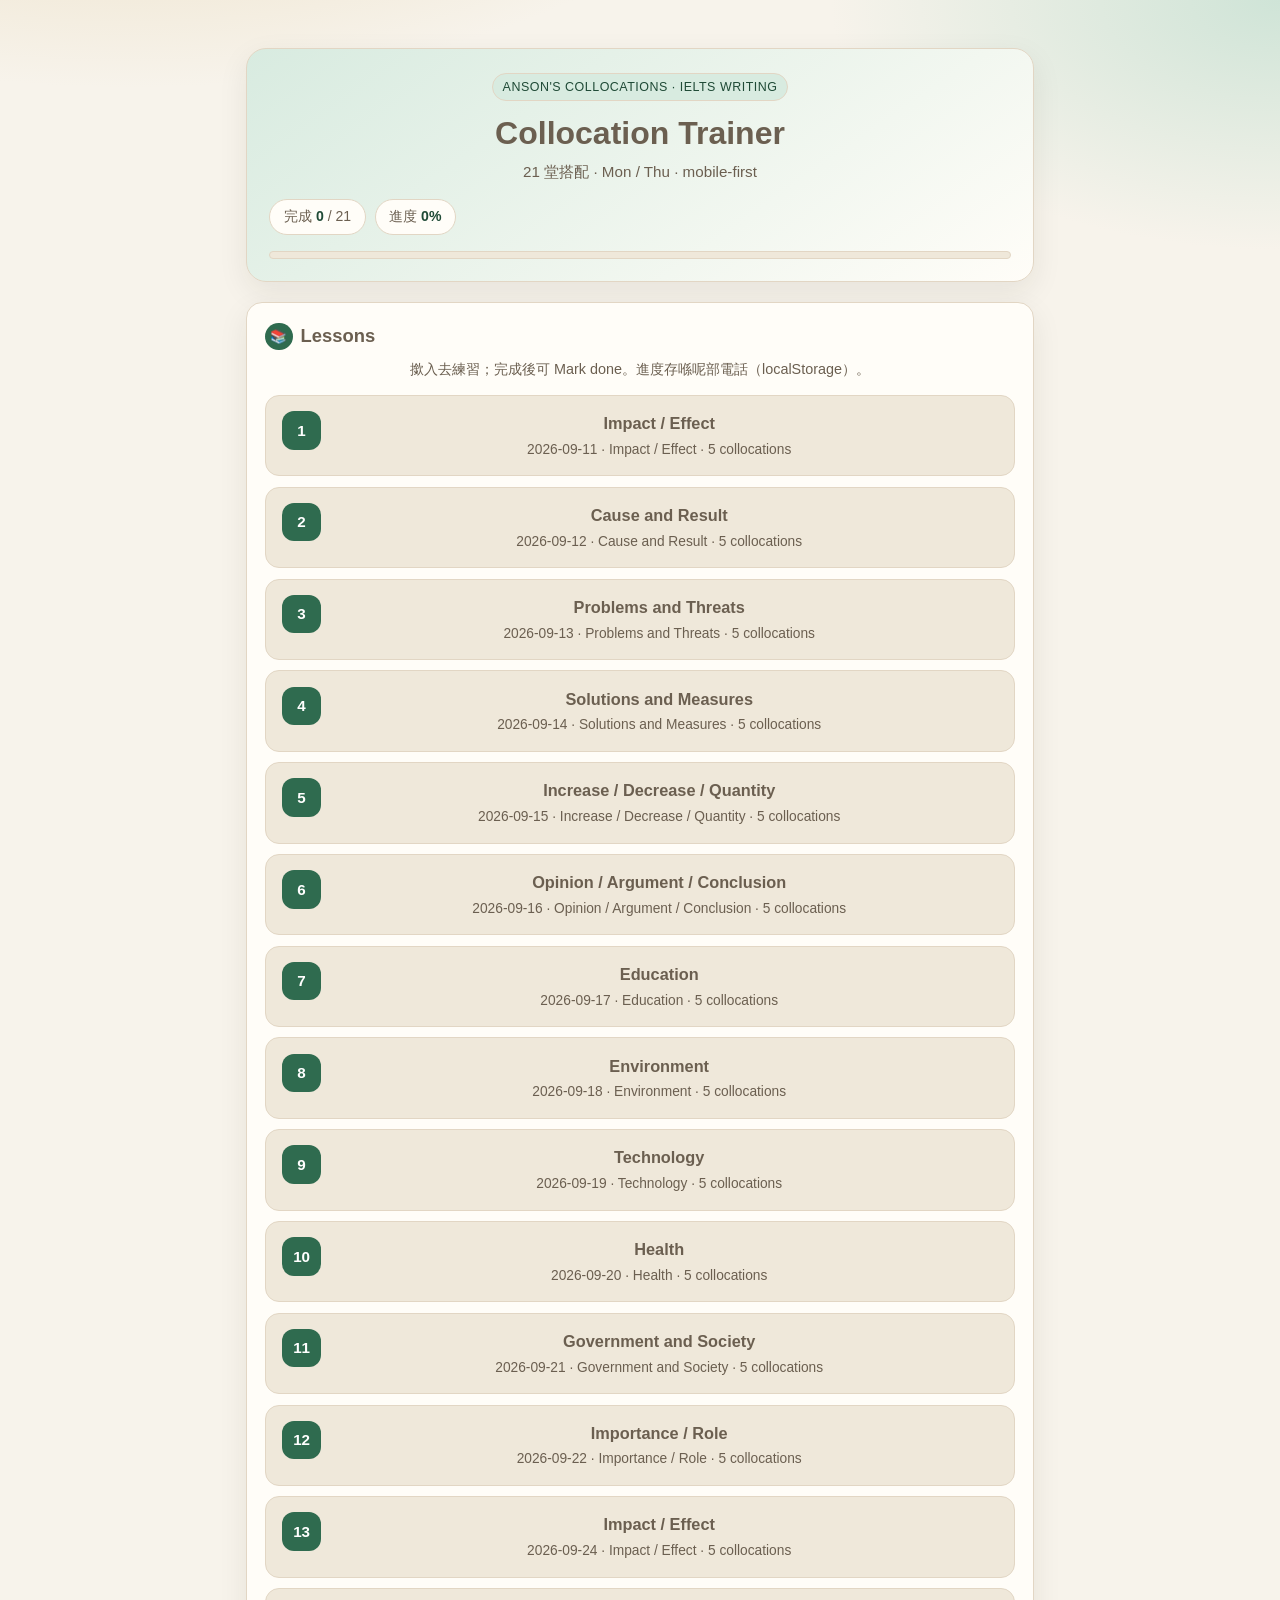
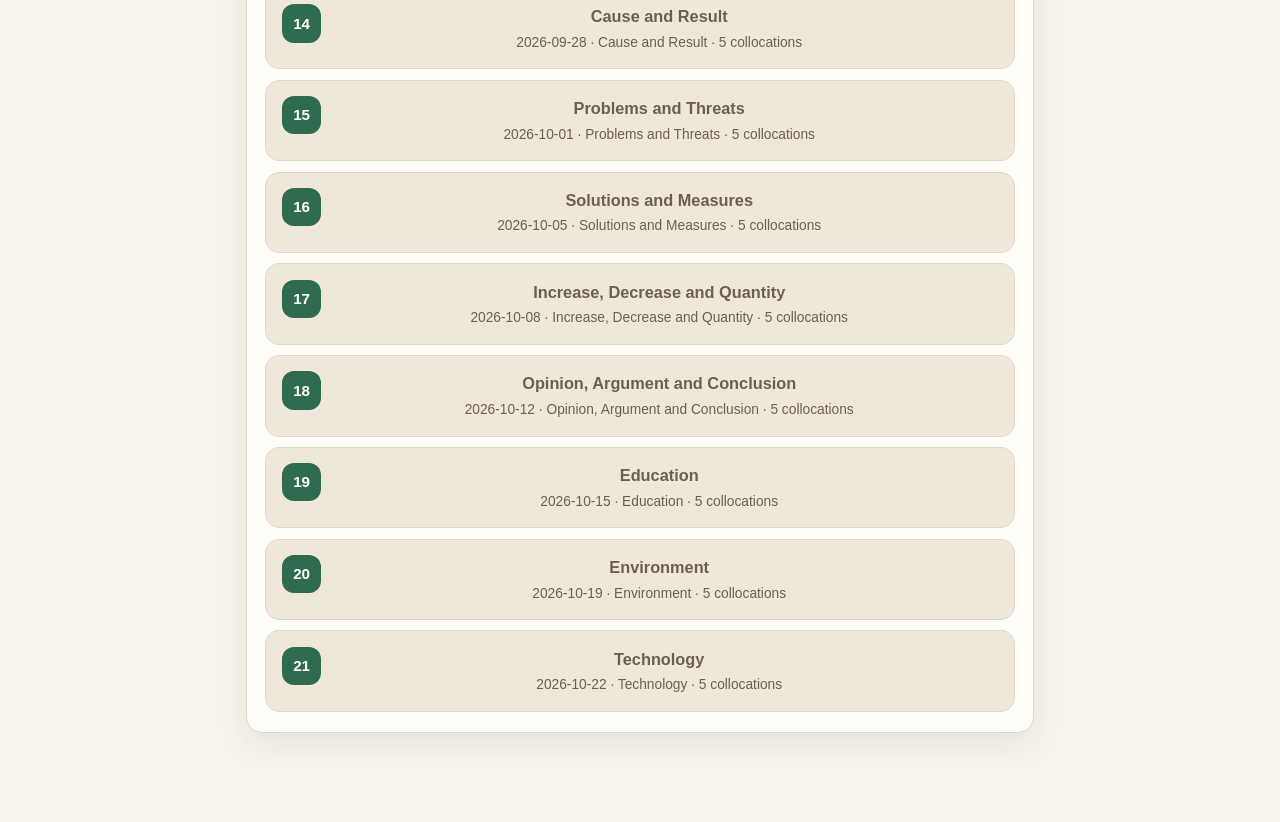
==== docs/index.html @ 8153cf80 "Initial collocation-bank: Pages trainer for 21 IELTS collocation lessons Hub + lesson view (flip rev" ====
<!DOCTYPE html>
<html lang="zh-Hant">
<head>
  <meta charset="UTF-8">
  <meta name="viewport" content="width=device-width, initial-scale=1, viewport-fit=cover">
  <meta name="theme-color" content="#2f6b4f">
  <meta name="apple-mobile-web-app-capable" content="yes">
  <title>Collocation Trainer · Anson's Collocations</title>
  <link rel="stylesheet" href="styles.css">
</head>
<body data-page="hub">
  <div class="wrap">
    <div id="app" class="status">載入課堂中…</div>
  </div>
  <script src="app.js"></script>
</body>
</html>
---- docs/styles.css ----
:root {
  --bg: #f7f3eb;
  --bg-card: #fffdf8;
  --bg-soft: #efe8da;
  --ink: #2a241c;
  --muted: #6b5f50;
  --accent: #2f6b4f;
  --accent-soft: #d8ebe0;
  --accent-dark: #1f4a36;
  --warn: #9a4a1c;
  --warn-soft: #f3e0d0;
  --ok: #1f6b3a;
  --ok-bg: #e5f5ea;
  --bad: #9b2c2c;
  --bad-bg: #fde8e8;
  --border: #e2d6c4;
  --shadow: 0 10px 30px rgba(42, 36, 28, 0.08);
  --radius: 16px;
  --font: "Segoe UI", "PingFang HK", "Noto Sans TC", "Helvetica Neue", Arial, sans-serif;
  --safe-top: env(safe-area-inset-top, 0px);
  --safe-bottom: env(safe-area-inset-bottom, 0px);
  --safe-left: env(safe-area-inset-left, 0px);
  --safe-right: env(safe-area-inset-right, 0px);
}

@media (prefers-color-scheme: dark) {
  :root {
    --bg: #1a1714;
    --bg-card: #24201b;
    --bg-soft: #2f2a24;
    --ink: #f3ece2;
    --muted: #b8ab99;
    --accent: #6fbf94;
    --accent-soft: #24382e;
    --accent-dark: #9fd9b7;
    --warn: #e0a070;
    --warn-soft: #3a2a1f;
    --ok: #7ddea0;
    --ok-bg: #1e3326;
    --bad: #f0a0a0;
    --bad-bg: #3a2222;
    --border: #3a332b;
    --shadow: 0 10px 30px rgba(0, 0, 0, 0.35);
  }
}

*,
*::before,
*::after {
  box-sizing: border-box;
}

html {
  scroll-behavior: smooth;
  -webkit-text-size-adjust: 100%;
}

body {
  margin: 0;
  font-family: var(--font);
  background:
    radial-gradient(1200px 600px at 10% -10%, #e8d9b8 0%, transparent 55%),
    radial-gradient(900px 500px at 100% 0%, #cfe4d7 0%, transparent 50%),
    var(--bg);
  color: var(--ink);
  line-height: 1.55;
  min-height: 100vh;
  min-height: 100dvh;
  padding:
    calc(1rem + var(--safe-top))
    calc(clamp(0.9rem, 3vw, 1.75rem) + var(--safe-right))
    calc(2.5rem + var(--safe-bottom))
    calc(clamp(0.9rem, 3vw, 1.75rem) + var(--safe-left));
}

@media (prefers-color-scheme: dark) {
  body {
    background:
      radial-gradient(1200px 600px at 10% -10%, rgba(111, 191, 148, 0.12) 0%, transparent 55%),
      radial-gradient(900px 500px at 100% 0%, rgba(224, 160, 112, 0.08) 0%, transparent 50%),
      var(--bg);
  }
}

a {
  color: var(--accent-dark);
  text-decoration: none;
}
a:hover {
  text-decoration: underline;
}

.wrap {
  max-width: 820px;
  margin: 0 auto;
}

header.hero {
  background: linear-gradient(145deg, var(--accent-soft), var(--bg-card));
  border: 1px solid var(--border);
  border-radius: calc(var(--radius) + 4px);
  padding: 1.5rem 1.4rem 1.35rem;
  box-shadow: var(--shadow);
  margin-bottom: 1.25rem;
}

.eyebrow {
  display: inline-block;
  font-size: 0.78rem;
  letter-spacing: 0.04em;
  text-transform: uppercase;
  color: var(--accent-dark);
  background: var(--accent-soft);
  border: 1px solid var(--border);
  padding: 0.22rem 0.6rem;
  border-radius: 999px;
  margin-bottom: 0.7rem;
}

h1 {
  margin: 0 0 0.45rem;
  font-size: clamp(1.45rem, 4vw, 2rem);
  line-height: 1.25;
  font-weight: 750;
}

.meta {
  color: var(--muted);
  font-size: 0.95rem;
  margin: 0;
}

.nav-hub {
  margin-top: 0.75rem;
  font-size: 0.9rem;
}

.progress-wrap {
  margin-top: 1rem;
  background: var(--bg-soft);
  border-radius: 999px;
  height: 8px;
  overflow: hidden;
  border: 1px solid var(--border);
}

.progress-bar {
  height: 100%;
  width: 0%;
  background: linear-gradient(90deg, var(--accent), var(--accent-dark));
  transition: width 0.35s ease;
}

.stats-row {
  display: flex;
  flex-wrap: wrap;
  gap: 0.55rem;
  margin-top: 0.95rem;
}

.stat-pill {
  background: var(--bg-card);
  border: 1px solid var(--border);
  border-radius: 999px;
  padding: 0.4rem 0.85rem;
  font-size: 0.88rem;
  color: var(--muted);
}

.stat-pill strong {
  color: var(--accent-dark);
}

section {
  background: var(--bg-card);
  border: 1px solid var(--border);
  border-radius: var(--radius);
  padding: 1.2rem 1.15rem 1.25rem;
  margin-bottom: 1.1rem;
  box-shadow: var(--shadow);
}

h2 {
  margin: 0 0 0.85rem;
  font-size: 1.15rem;
  display: flex;
  align-items: center;
  gap: 0.5rem;
}

h2 .num {
  display: inline-grid;
  place-items: center;
  width: 1.7rem;
  height: 1.7rem;
  border-radius: 50%;
  background: var(--accent);
  color: #fff;
  font-size: 0.85rem;
  font-weight: 700;
  flex-shrink: 0;
}

@media (prefers-color-scheme: dark) {
  h2 .num {
    color: #122018;
  }
}

.hint {
  color: var(--muted);
  font-size: 0.9rem;
  margin: -0.35rem 0 0.9rem;
}

/* Hub list */
.lesson-list {
  list-style: none;
  margin: 0;
  padding: 0;
  display: grid;
  gap: 0.65rem;
}

.lesson-link {
  display: flex;
  align-items: flex-start;
  gap: 0.85rem;
  padding: 0.95rem 1rem;
  border: 1px solid var(--border);
  border-radius: 14px;
  background: var(--bg-soft);
  color: inherit;
  text-decoration: none;
  min-height: 3.25rem;
  transition: background 0.15s ease, border-color 0.15s ease;
}

.lesson-link:hover {
  background: var(--bg-card);
  border-color: var(--accent);
  text-decoration: none;
}

.lesson-link.is-done {
  border-color: color-mix(in srgb, var(--accent) 45%, var(--border));
}

.lesson-link.is-last {
  box-shadow: inset 0 0 0 1px var(--accent);
}

.lesson-num {
  flex-shrink: 0;
  width: 2.4rem;
  height: 2.4rem;
  border-radius: 12px;
  background: var(--accent);
  color: #fff;
  display: grid;
  place-items: center;
  font-weight: 750;
  font-size: 0.95rem;
}

@media (prefers-color-scheme: dark) {
  .lesson-num {
    color: #122018;
  }
}

.lesson-body {
  flex: 1;
  min-width: 0;
}

.lesson-title {
  font-weight: 700;
  font-size: 1.02rem;
  margin: 0 0 0.15rem;
}

.lesson-meta {
  color: var(--muted);
  font-size: 0.86rem;
  margin: 0;
}

.lesson-flags {
  display: flex;
  flex-direction: column;
  align-items: flex-end;
  gap: 0.25rem;
  flex-shrink: 0;
}

.flag {
  font-size: 0.72rem;
  font-weight: 700;
  letter-spacing: 0.03em;
  text-transform: uppercase;
  padding: 0.2rem 0.5rem;
  border-radius: 999px;
  border: 1px solid var(--border);
  color: var(--muted);
}

.flag.done {
  background: var(--ok-bg);
  color: var(--ok);
  border-color: color-mix(in srgb, var(--ok) 35%, transparent);
}

.flag.last {
  background: var(--accent-soft);
  color: var(--accent-dark);
}

/* Review flip cards */
.review-grid {
  display: grid;
  gap: 0.75rem;
  grid-template-columns: 1fr;
}

@media (min-width: 640px) {
  .review-grid {
    grid-template-columns: repeat(3, 1fr);
  }
}

.flip {
  perspective: 1000px;
  min-height: 130px;
  cursor: pointer;
  -webkit-tap-highlight-color: transparent;
}

.flip-inner {
  position: relative;
  width: 100%;
  min-height: 130px;
  transition: transform 0.45s;
  transform-style: preserve-3d;
}

.flip.is-flipped .flip-inner {
  transform: rotateY(180deg);
}

.flip-face {
  position: absolute;
  inset: 0;
  backface-visibility: hidden;
  -webkit-backface-visibility: hidden;
  border-radius: 12px;
  border: 1px solid var(--border);
  background: var(--bg-soft);
  padding: 0.9rem;
  display: flex;
  flex-direction: column;
  justify-content: center;
}

.flip-back {
  transform: rotateY(180deg);
  background: var(--accent-soft);
}

.flip-face strong {
  font-size: 0.98rem;
  color: var(--accent-dark);
}

.flip-face .canto {
  color: var(--muted);
  font-size: 0.88rem;
  margin-top: 0.25rem;
}

.flip-face .model {
  font-size: 0.88rem;
  margin-top: 0.35rem;
}

.tap-hint {
  font-size: 0.75rem;
  color: var(--muted);
  margin-top: 0.45rem;
}

/* Accordion collocations */
details.col {
  border: 1px solid var(--border);
  border-radius: 12px;
  background: var(--bg-soft);
  margin-bottom: 0.65rem;
  overflow: hidden;
}

details.col[open] {
  background: var(--bg-card);
}

details.col summary {
  list-style: none;
  cursor: pointer;
  padding: 0.95rem 1rem;
  display: flex;
  align-items: flex-start;
  gap: 0.7rem;
  font-weight: 650;
  min-height: 3rem;
  -webkit-tap-highlight-color: transparent;
}

details.col summary::-webkit-details-marker {
  display: none;
}

details.col summary::after {
  content: "+";
  margin-left: auto;
  color: var(--accent-dark);
  font-size: 1.2rem;
  line-height: 1;
}

details.col[open] summary::after {
  content: "−";
}

.badge {
  flex-shrink: 0;
  width: 1.55rem;
  height: 1.55rem;
  border-radius: 8px;
  background: var(--accent);
  color: #fff;
  display: grid;
  place-items: center;
  font-size: 0.8rem;
}

@media (prefers-color-scheme: dark) {
  .badge {
    color: #122018;
  }
}

.col-body {
  padding: 0 1rem 1rem 1rem;
}

.row {
  margin: 0.45rem 0;
  font-size: 0.94rem;
}

.label {
  display: inline-block;
  min-width: 5.2rem;
  color: var(--muted);
  font-size: 0.8rem;
  font-weight: 650;
  text-transform: uppercase;
  letter-spacing: 0.03em;
}

.weak {
  color: var(--warn);
}

.mark {
  background: linear-gradient(
    180deg,
    transparent 55%,
    color-mix(in srgb, var(--accent) 35%, transparent) 55%
  );
  font-weight: 700;
}

code {
  font-family: ui-monospace, "SF Mono", Menlo, Consolas, monospace;
  font-size: 0.88em;
  background: var(--bg-soft);
  padding: 0.1em 0.35em;
  border-radius: 6px;
}

.mistake {
  background: var(--warn-soft);
  border-left: 3px solid var(--warn);
  padding: 0.55rem 0.75rem;
  border-radius: 0 8px 8px 0;
  font-size: 0.9rem;
  margin-top: 0.55rem;
}

/* Drills */
.q {
  border: 1px solid var(--border);
  border-radius: 12px;
  padding: 0.95rem;
  margin-bottom: 0.75rem;
  background: var(--bg-soft);
}

.q-title {
  font-weight: 700;
  margin-bottom: 0.55rem;
}

.q-prompt {
  margin: 0 0 0.55rem;
  color: var(--muted);
  font-size: 0.92rem;
  white-space: pre-wrap;
}

input[type="text"],
textarea {
  width: 100%;
  border: 1px solid var(--border);
  border-radius: 10px;
  padding: 0.75rem 0.85rem;
  font: inherit;
  font-size: 16px; /* avoid iOS zoom */
  background: var(--bg-card);
  color: var(--ink);
}

input[type="text"]:focus,
textarea:focus,
button:focus-visible {
  outline: 2px solid var(--accent);
  outline-offset: 2px;
}

.choices {
  display: flex;
  flex-wrap: wrap;
  gap: 0.5rem;
}

.choice {
  border: 1px solid var(--border);
  background: var(--bg-card);
  color: var(--ink);
  border-radius: 999px;
  padding: 0.65rem 1rem;
  cursor: pointer;
  font: inherit;
  font-size: 16px;
  min-height: 2.75rem;
  -webkit-tap-highlight-color: transparent;
}

.choice.selected {
  background: var(--accent-soft);
  border-color: var(--accent);
  color: var(--accent-dark);
  font-weight: 650;
}

.actions {
  display: flex;
  flex-wrap: wrap;
  gap: 0.55rem;
  margin-top: 0.85rem;
}

button.btn {
  border: none;
  border-radius: 999px;
  padding: 0.75rem 1.15rem;
  font: inherit;
  font-weight: 650;
  font-size: 16px;
  cursor: pointer;
  min-height: 2.85rem;
  -webkit-tap-highlight-color: transparent;
}

.btn-primary {
  background: var(--accent);
  color: #fff;
}

@media (prefers-color-scheme: dark) {
  .btn-primary {
    color: #122018;
  }
}

.btn-ghost {
  background: transparent;
  border: 1px solid var(--border);
  color: var(--ink);
}

.btn:hover {
  filter: brightness(1.05);
}

.btn:disabled {
  opacity: 0.55;
  cursor: default;
}

.feedback {
  margin-top: 0.65rem;
  padding: 0.65rem 0.8rem;
  border-radius: 10px;
  font-size: 0.92rem;
  display: none;
}

.feedback.show {
  display: block;
}

.feedback.ok {
  background: var(--ok-bg);
  color: var(--ok);
  border: 1px solid color-mix(in srgb, var(--ok) 35%, transparent);
}

.feedback.bad {
  background: var(--bad-bg);
  color: var(--bad);
  border: 1px solid color-mix(in srgb, var(--bad) 35%, transparent);
}

.feedback.mix {
  background: var(--warn-soft);
  color: var(--warn);
  border: 1px solid color-mix(in srgb, var(--warn) 35%, transparent);
}

.answer-key {
  display: none;
  margin-top: 0.75rem;
  padding: 0.85rem;
  border-radius: 12px;
  background: var(--accent-soft);
  border: 1px dashed var(--accent);
  font-size: 0.92rem;
}

.answer-key.show {
  display: block;
}

.score-pill {
  display: none;
  margin-top: 0.75rem;
  font-weight: 700;
  color: var(--accent-dark);
}

.score-pill.show {
  display: block;
}

/* Passage */
.passage {
  background: var(--bg-soft);
  border-radius: 12px;
  padding: 1rem 1.05rem;
  border: 1px solid var(--border);
  font-size: 1.02rem;
  margin-bottom: 1rem;
}

.passage mark,
.passage .mark {
  background: color-mix(in srgb, var(--accent) 28%, transparent);
  color: inherit;
  font-weight: 700;
  padding: 0 0.1em;
  border-radius: 3px;
}

.preview {
  border-left: 4px solid var(--accent);
  padding-left: 0.85rem;
  color: var(--muted);
  margin: 0;
}

.footer-actions {
  display: flex;
  flex-wrap: wrap;
  gap: 0.55rem;
  justify-content: center;
  margin: 0.5rem 0 1.25rem;
}

.status {
  text-align: center;
  color: var(--muted);
  padding: 2rem 1rem;
}

.error {
  background: var(--bad-bg);
  color: var(--bad);
  border: 1px solid color-mix(in srgb, var(--bad) 35%, transparent);
  border-radius: 12px;
  padding: 1rem;
}

.sr-only {
  position: absolute;
  width: 1px;
  height: 1px;
  padding: 0;
  margin: -1px;
  overflow: hidden;
  clip: rect(0, 0, 0, 0);
  border: 0;
}
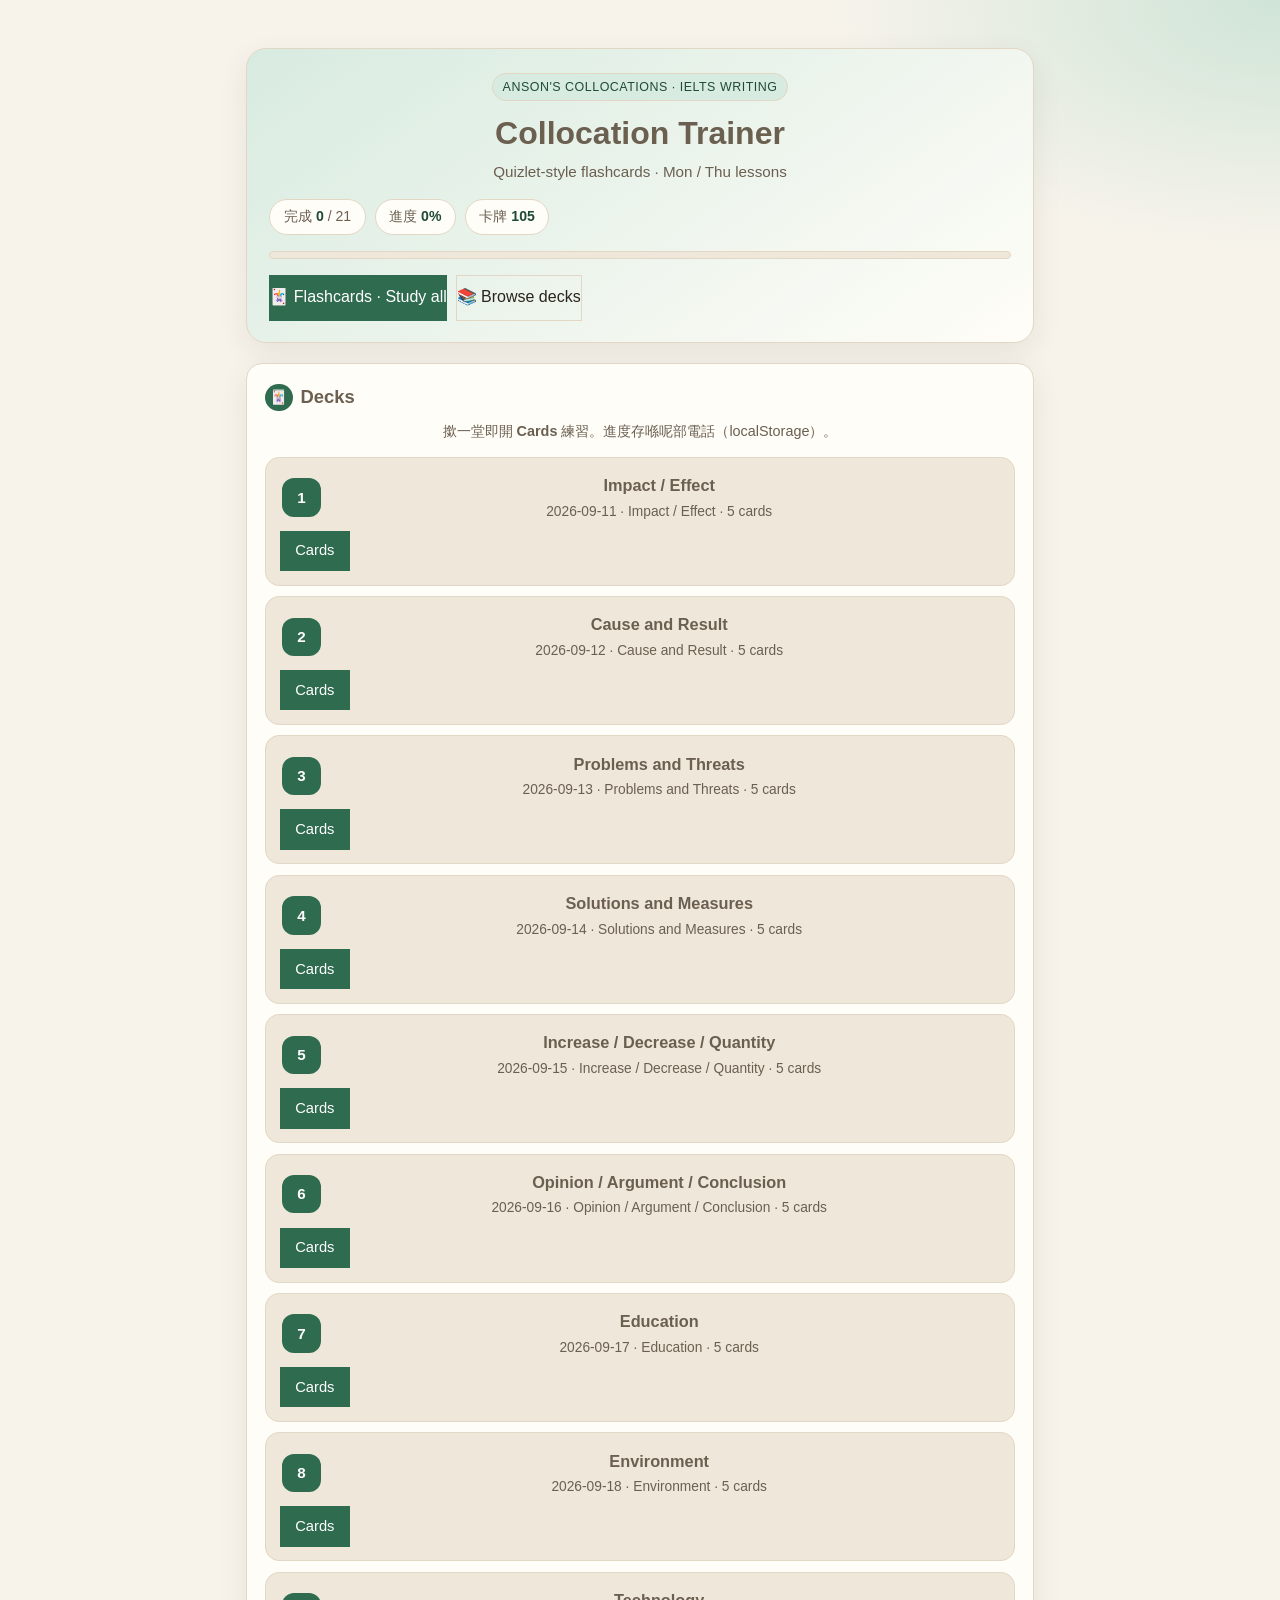
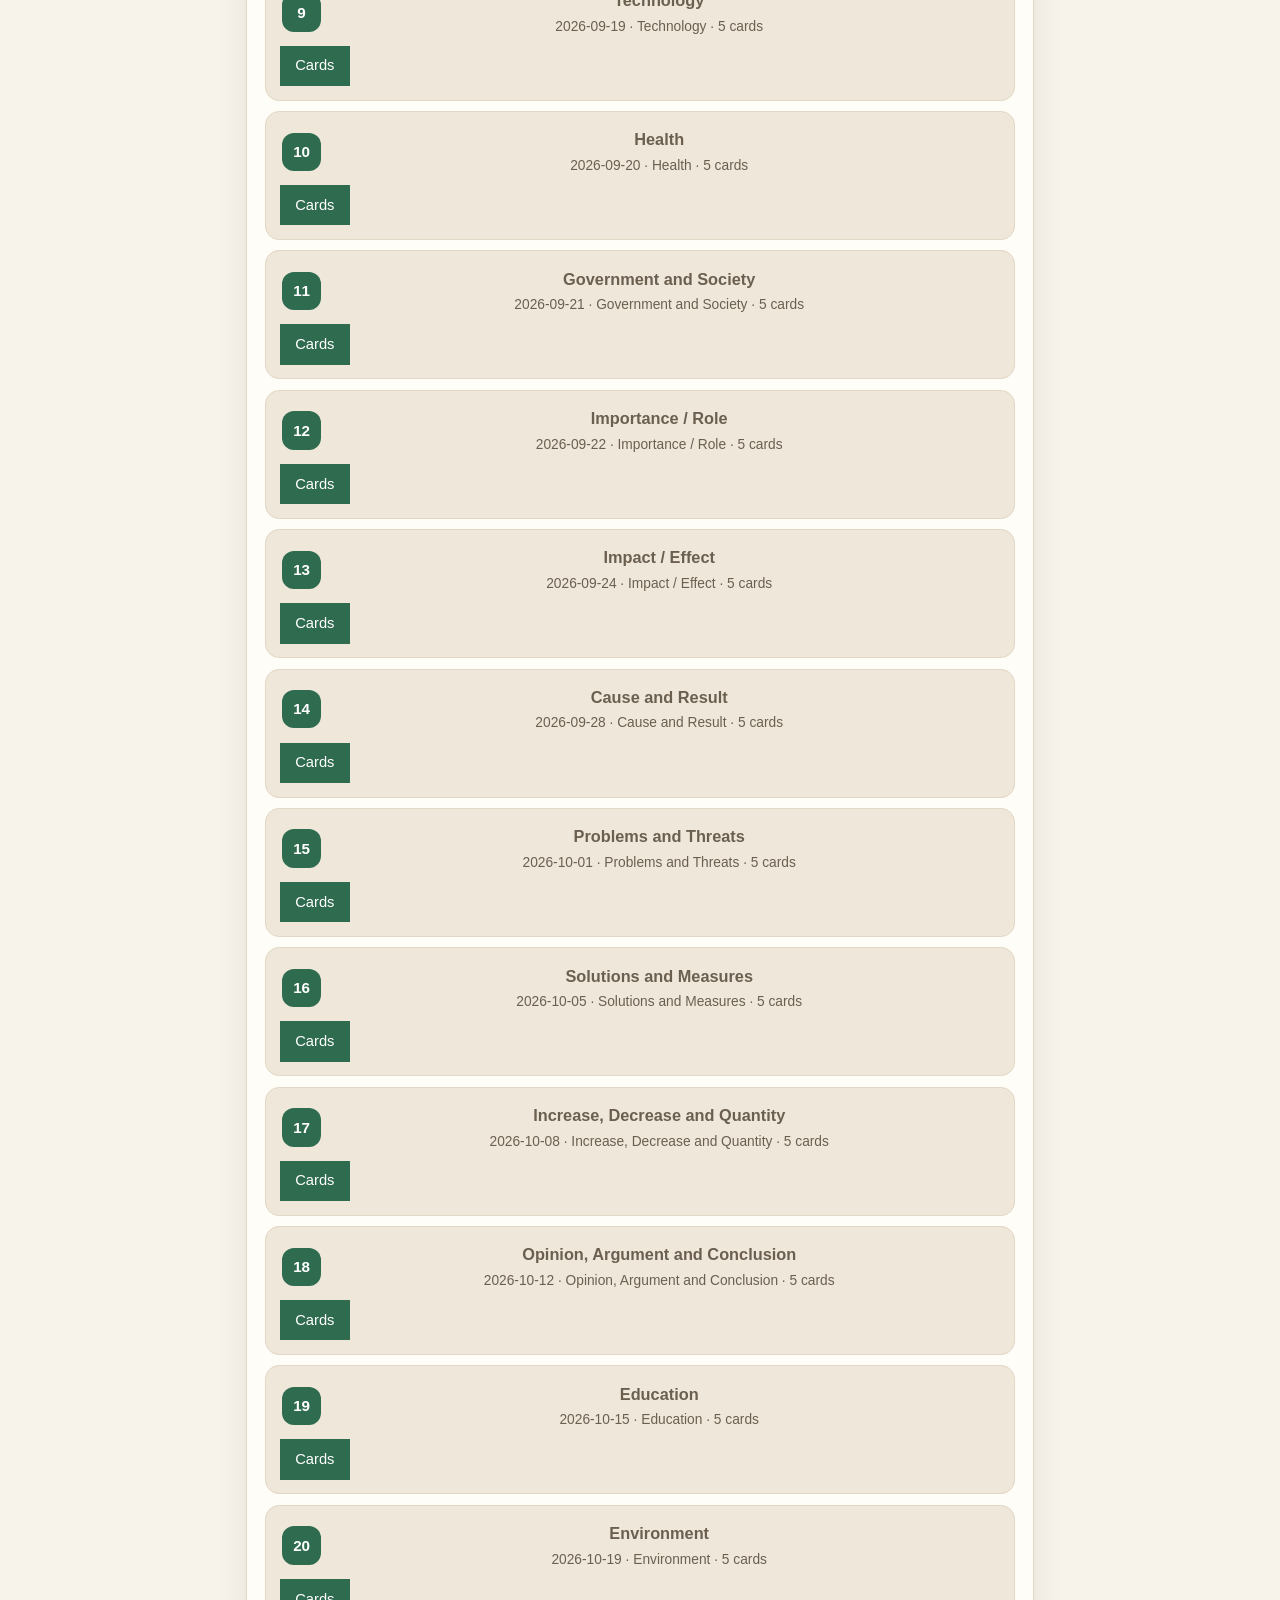
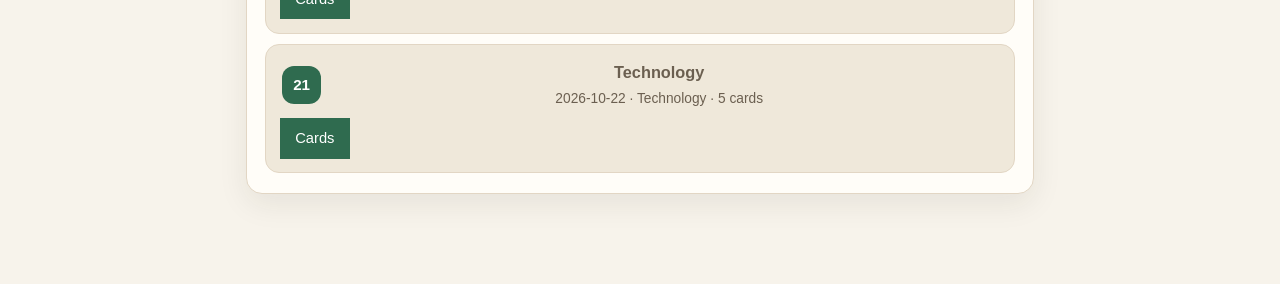
==== commit e1a66b60: "Cards-only: remove full lesson pages Hub opens Cards only; delete lesson.html; study end is Restart " ====
--- a/docs/index.html
+++ b/docs/index.html
@@ -10,7 +10,7 @@
 </head>
 <body data-page="hub">
   <div class="wrap">
-    <div id="app" class="status">載入課堂中…</div>
+    <div id="app" class="status">載入卡牌中…</div>
   </div>
   <script src="app.js"></script>
 </body>
--- a/docs/styles.css
+++ b/docs/styles.css
@@ -721,3 +721,390 @@
   clip: rect(0, 0, 0, 0);
   border: 0;
 }
+
+/* ===== Hub CTAs + dual actions ===== */
+.hub-ctas {
+  display: flex;
+  flex-wrap: wrap;
+  gap: 0.55rem;
+  margin-top: 1rem;
+}
+
+.hub-cta {
+  display: inline-flex;
+  align-items: center;
+  justify-content: center;
+  text-decoration: none;
+  min-height: 2.85rem;
+}
+
+.hub-cta:hover {
+  text-decoration: none;
+}
+
+.lesson-row {
+  border: 1px solid var(--border);
+  border-radius: 14px;
+  background: var(--bg-soft);
+  overflow: hidden;
+  transition: border-color 0.15s ease, background 0.15s ease;
+}
+
+.lesson-row.is-done {
+  border-color: color-mix(in srgb, var(--accent) 45%, var(--border));
+}
+
+.lesson-row.is-last {
+  box-shadow: inset 0 0 0 1px var(--accent);
+}
+
+.lesson-row-main {
+  display: flex;
+  align-items: flex-start;
+  gap: 0.85rem;
+  padding: 0.95rem 1rem 0.55rem;
+}
+
+.lesson-row-actions {
+  display: flex;
+  gap: 0.45rem;
+  padding: 0 0.85rem 0.85rem;
+}
+
+.btn-sm {
+  padding: 0.55rem 0.95rem;
+  min-height: 2.45rem;
+  font-size: 0.92rem;
+  text-decoration: none;
+  display: inline-flex;
+  align-items: center;
+  justify-content: center;
+}
+
+.btn-sm:hover {
+  text-decoration: none;
+}
+
+.btn-warn {
+  background: var(--warn);
+  color: #fff;
+}
+
+@media (prefers-color-scheme: dark) {
+  .btn-warn {
+    color: #1a120c;
+  }
+}
+
+/* ===== Quizlet-style study / flashcards ===== */
+body[data-page="study"] {
+  padding-bottom: calc(1.25rem + var(--safe-bottom));
+}
+
+.study-wrap {
+  max-width: 560px;
+}
+
+.study-shell {
+  display: flex;
+  flex-direction: column;
+  gap: 0.75rem;
+  min-height: calc(100dvh - 2rem - var(--safe-top) - var(--safe-bottom));
+}
+
+.study-top {
+  display: grid;
+  grid-template-columns: auto 1fr auto;
+  align-items: center;
+  gap: 0.5rem;
+  padding: 0.15rem 0.1rem;
+}
+
+.study-back {
+  font-size: 0.92rem;
+  font-weight: 650;
+  color: var(--accent-dark);
+  text-decoration: none;
+  padding: 0.35rem 0.25rem;
+  min-height: 2.5rem;
+  display: inline-flex;
+  align-items: center;
+}
+
+.study-title {
+  text-align: center;
+  font-weight: 700;
+  font-size: 0.95rem;
+  white-space: nowrap;
+  overflow: hidden;
+  text-overflow: ellipsis;
+}
+
+.study-count {
+  font-variant-numeric: tabular-nums;
+  font-weight: 700;
+  color: var(--accent-dark);
+  font-size: 0.92rem;
+}
+
+.study-progress {
+  background: var(--bg-soft);
+  border-radius: 999px;
+  height: 6px;
+  overflow: hidden;
+  border: 1px solid var(--border);
+}
+
+.qz-stage {
+  flex: 1;
+  display: flex;
+  align-items: stretch;
+  touch-action: pan-y;
+  min-height: 55vh;
+}
+
+.qz-card {
+  perspective: 1200px;
+  width: 100%;
+  min-height: 55vh;
+  cursor: pointer;
+  -webkit-tap-highlight-color: transparent;
+  outline: none;
+}
+
+.qz-inner {
+  position: relative;
+  width: 100%;
+  height: 100%;
+  min-height: 55vh;
+  transition: transform 0.5s cubic-bezier(0.2, 0.8, 0.2, 1);
+  transform-style: preserve-3d;
+}
+
+.qz-card.is-flipped .qz-inner {
+  transform: rotateY(180deg);
+}
+
+.qz-face {
+  position: absolute;
+  inset: 0;
+  backface-visibility: hidden;
+  -webkit-backface-visibility: hidden;
+  border-radius: calc(var(--radius) + 6px);
+  border: 1px solid var(--border);
+  background: var(--bg-card);
+  box-shadow: var(--shadow);
+  padding: 1.35rem 1.25rem;
+  display: flex;
+  flex-direction: column;
+  justify-content: center;
+  align-items: center;
+  text-align: center;
+  overflow: auto;
+}
+
+.qz-front {
+  background: linear-gradient(160deg, var(--bg-card), var(--accent-soft));
+}
+
+.qz-back {
+  transform: rotateY(180deg);
+  background: linear-gradient(160deg, var(--bg-card), var(--warn-soft));
+}
+
+.qz-meta {
+  position: absolute;
+  top: 0.85rem;
+  left: 0;
+  right: 0;
+  font-size: 0.75rem;
+  color: var(--muted);
+  font-weight: 650;
+  letter-spacing: 0.02em;
+}
+
+.qz-phrase {
+  font-size: clamp(1.55rem, 6.5vw, 2.15rem);
+  font-weight: 750;
+  line-height: 1.3;
+  color: var(--accent-dark);
+  padding: 0.5rem 0.25rem;
+  max-width: 22ch;
+}
+
+.qz-phrase-sm {
+  font-size: 1.05rem;
+  font-weight: 700;
+  color: var(--accent-dark);
+  margin-bottom: 0.55rem;
+}
+
+.qz-yue {
+  font-size: clamp(1.15rem, 4.5vw, 1.45rem);
+  font-weight: 650;
+  margin: 0.25rem 0 0.75rem;
+  line-height: 1.4;
+}
+
+.qz-weak {
+  font-size: 0.95rem;
+  color: var(--muted);
+  margin-bottom: 0.55rem;
+  max-width: 34ch;
+}
+
+.qz-model {
+  font-size: 0.95rem;
+  color: var(--ink);
+  background: var(--bg-soft);
+  border: 1px solid var(--border);
+  border-radius: 12px;
+  padding: 0.7rem 0.85rem;
+  max-width: 36ch;
+  line-height: 1.45;
+}
+
+.qz-tap {
+  position: absolute;
+  bottom: 0.85rem;
+  left: 0;
+  right: 0;
+  font-size: 0.78rem;
+  color: var(--muted);
+}
+
+.qz-actions {
+  display: grid;
+  grid-template-columns: 1fr 1fr;
+  gap: 0.65rem;
+  margin-top: 0.15rem;
+}
+
+.qz-btn {
+  min-height: 3.35rem;
+  border-radius: 16px;
+  display: inline-flex;
+  flex-direction: column;
+  align-items: center;
+  justify-content: center;
+  gap: 0.1rem;
+  font-size: 0.95rem;
+  padding: 0.65rem 0.75rem;
+}
+
+.qz-btn-icon {
+  font-size: 1.15rem;
+  line-height: 1;
+  font-weight: 700;
+}
+
+.qz-toolbar {
+  display: flex;
+  flex-wrap: wrap;
+  gap: 0.45rem;
+  justify-content: center;
+}
+
+.qz-swipe-hint {
+  text-align: center;
+  color: var(--muted);
+  font-size: 0.78rem;
+  margin: 0.15rem 0 0;
+}
+
+.study-end .qz-end-card {
+  margin-top: 1rem;
+  background: var(--bg-card);
+  border: 1px solid var(--border);
+  border-radius: calc(var(--radius) + 4px);
+  box-shadow: var(--shadow);
+  padding: 1.75rem 1.25rem 1.5rem;
+  text-align: center;
+}
+
+.qz-end-emoji {
+  font-size: 2.4rem;
+  margin-bottom: 0.35rem;
+}
+
+.study-end h2 {
+  justify-content: center;
+  margin-bottom: 0.35rem;
+}
+
+.qz-end-stats {
+  display: grid;
+  grid-template-columns: repeat(3, 1fr);
+  gap: 0.55rem;
+  margin: 1.15rem 0 1.25rem;
+}
+
+.qz-end-stat {
+  background: var(--bg-soft);
+  border: 1px solid var(--border);
+  border-radius: 14px;
+  padding: 0.85rem 0.4rem;
+  display: flex;
+  flex-direction: column;
+  gap: 0.15rem;
+}
+
+.qz-end-stat strong {
+  font-size: 1.45rem;
+  color: var(--accent-dark);
+}
+
+.qz-end-stat span {
+  font-size: 0.75rem;
+  color: var(--muted);
+  text-transform: uppercase;
+  letter-spacing: 0.03em;
+  font-weight: 650;
+}
+
+.qz-end-stat.ok strong {
+  color: var(--ok);
+}
+
+.qz-end-stat.warn strong {
+  color: var(--warn);
+}
+
+.qz-end-actions {
+  display: flex;
+  flex-direction: column;
+  gap: 0.55rem;
+}
+
+.qz-end-actions .btn {
+  text-decoration: none;
+  display: inline-flex;
+  align-items: center;
+  justify-content: center;
+}
+
+.qz-end-actions .btn:hover {
+  text-decoration: none;
+}
+
+@media (min-width: 640px) {
+  .qz-card,
+  .qz-inner,
+  .qz-stage {
+    min-height: 420px;
+  }
+}
+
+/* Cards-only hub: whole row title area is a link */
+a.lesson-row-link {
+  text-decoration: none;
+  color: inherit;
+  display: flex;
+  align-items: center;
+  gap: inherit;
+  flex: 1;
+  min-width: 0;
+}
+a.lesson-row-link:hover .lesson-title {
+  text-decoration: underline;
+}
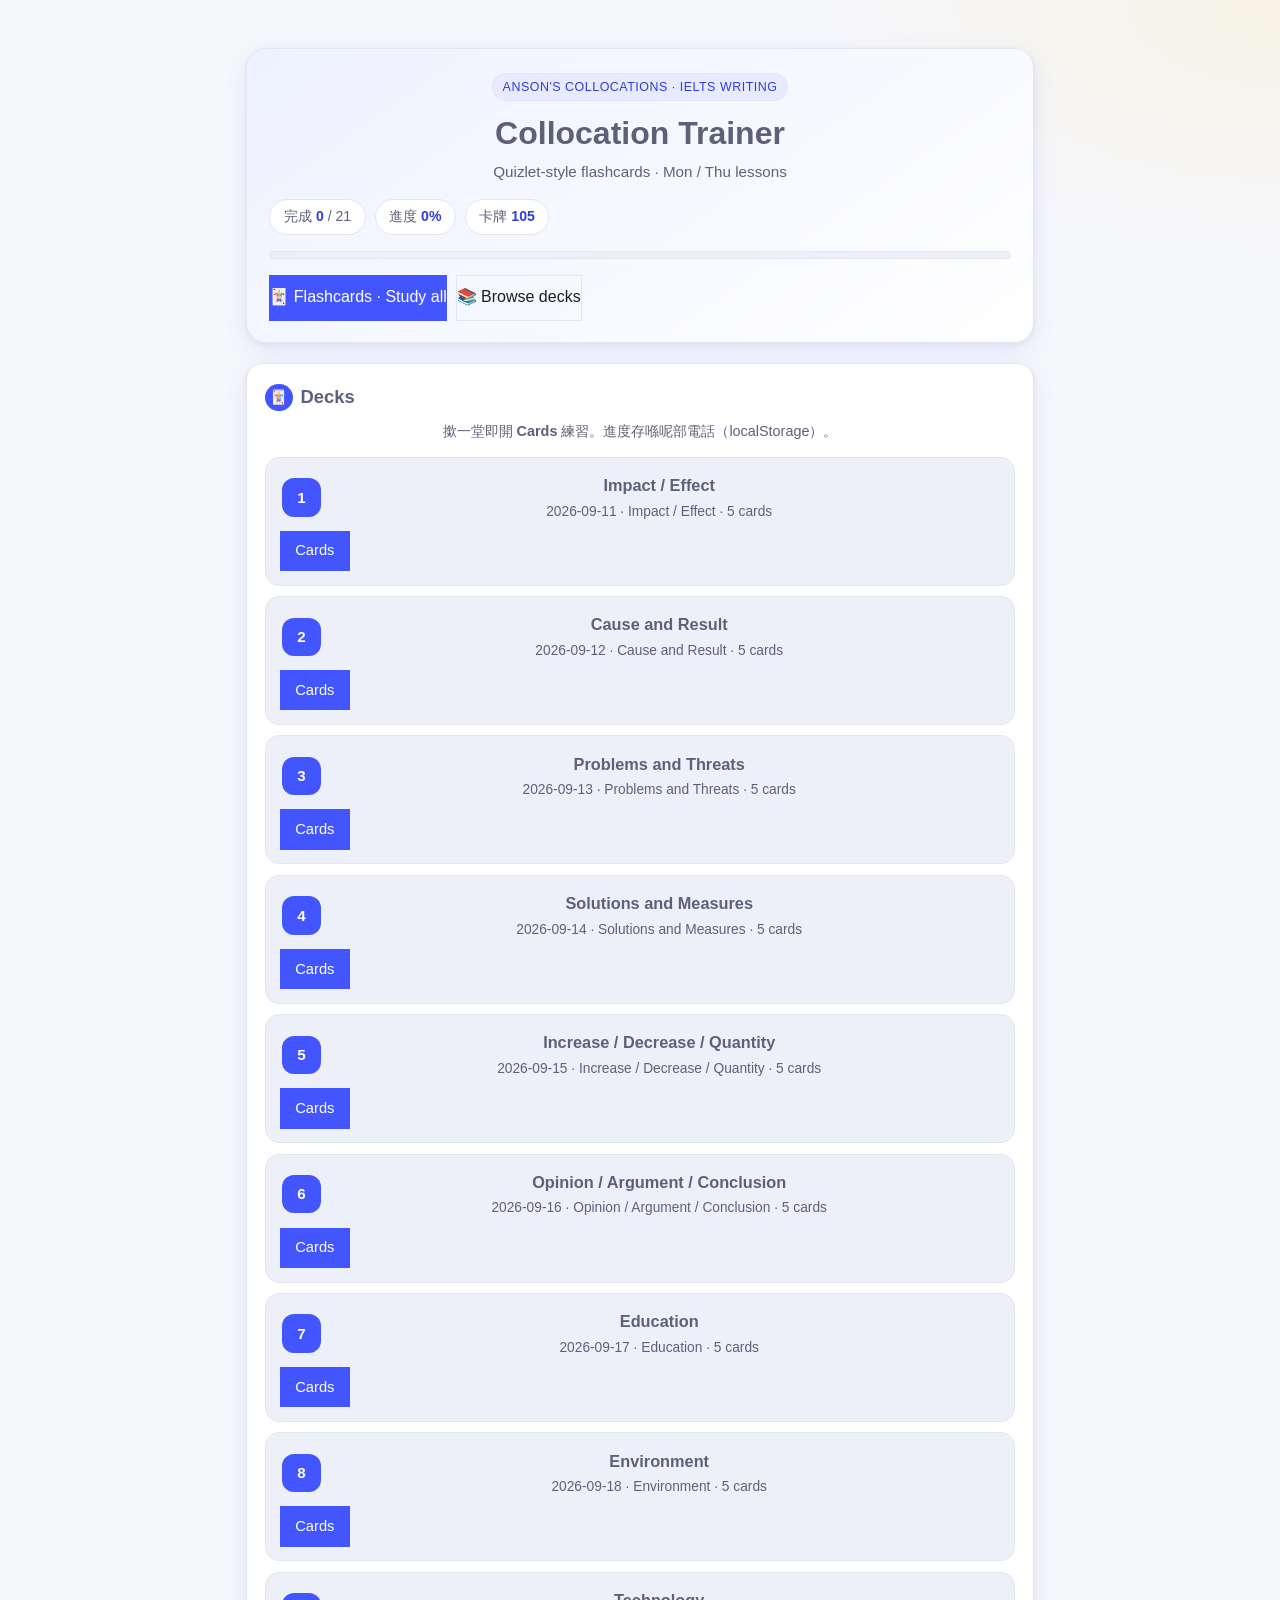
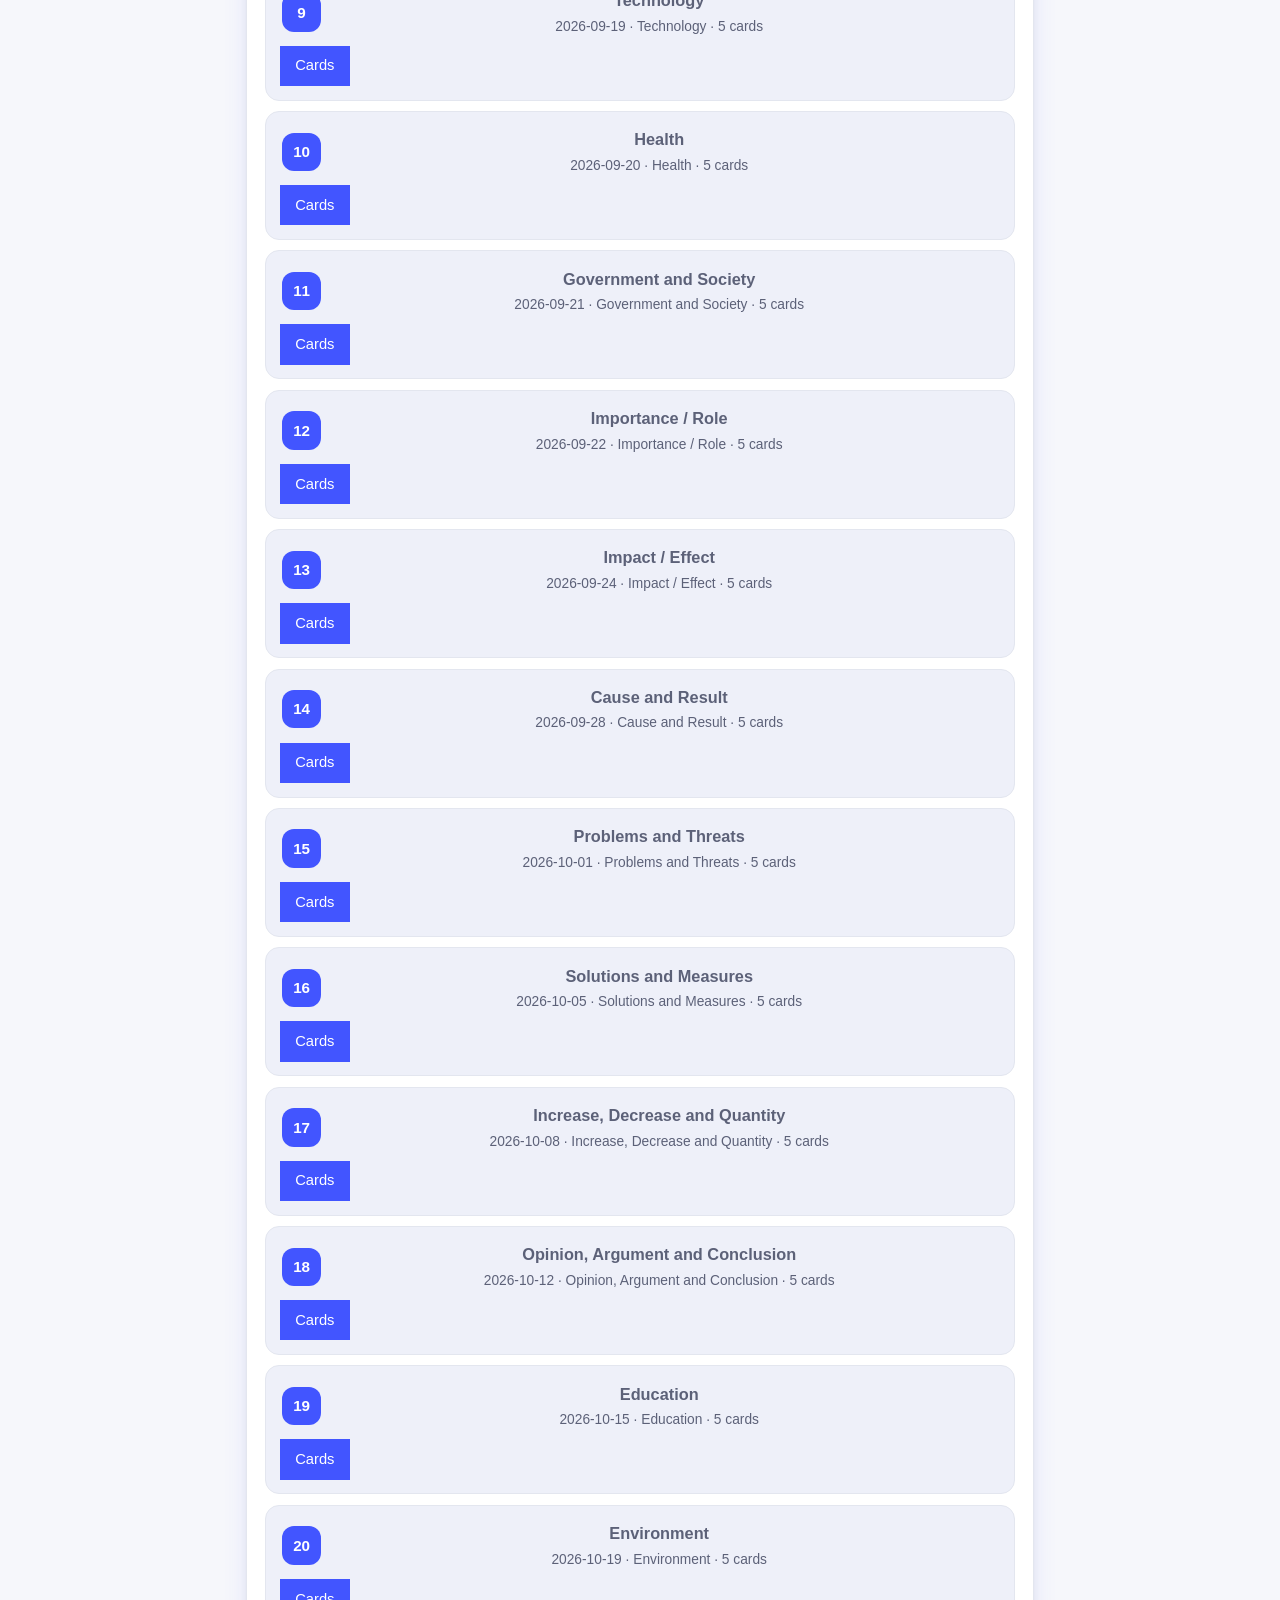
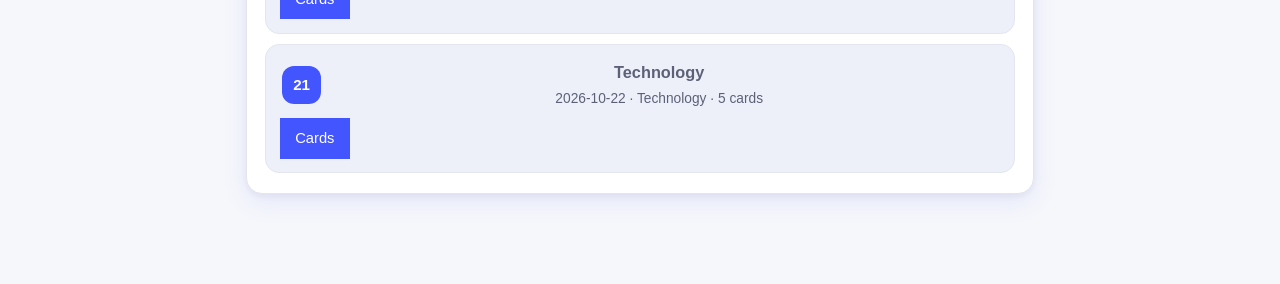
==== commit 5dbc9a7e: "Quizlet palette: blue accent, amber Still learning, cool gray bg Drop green/cream Interactive colors" ====
--- a/docs/index.html
+++ b/docs/index.html
@@ -3,7 +3,7 @@
 <head>
   <meta charset="UTF-8">
   <meta name="viewport" content="width=device-width, initial-scale=1, viewport-fit=cover">
-  <meta name="theme-color" content="#2f6b4f">
+  <meta name="theme-color" content="#4255FF">
   <meta name="apple-mobile-web-app-capable" content="yes">
   <title>Collocation Trainer · Anson's Collocations</title>
   <link rel="stylesheet" href="styles.css">
--- a/docs/styles.css
+++ b/docs/styles.css
@@ -1,20 +1,22 @@
 :root {
-  --bg: #f7f3eb;
-  --bg-card: #fffdf8;
-  --bg-soft: #efe8da;
-  --ink: #2a241c;
-  --muted: #6b5f50;
-  --accent: #2f6b4f;
-  --accent-soft: #d8ebe0;
-  --accent-dark: #1f4a36;
-  --warn: #9a4a1c;
-  --warn-soft: #f3e0d0;
-  --ok: #1f6b3a;
-  --ok-bg: #e5f5ea;
-  --bad: #9b2c2c;
-  --bad-bg: #fde8e8;
-  --border: #e2d6c4;
-  --shadow: 0 10px 30px rgba(42, 36, 28, 0.08);
+  /* Quizlet-like palette */
+  --bg: #f6f7fb;
+  --bg-card: #ffffff;
+  --bg-soft: #eef0f9;
+  --ink: #1a1d28;
+  --muted: #5c6178;
+  --accent: #4255ff;
+  --accent-soft: #e8ebff;
+  --accent-dark: #2e3fd9;
+  --warn: #ffcd1f;
+  --warn-ink: #1a1d28;
+  --warn-soft: #fff6cc;
+  --ok: #18a058;
+  --ok-bg: #e5f8ef;
+  --bad: #d14747;
+  --bad-bg: #fdeaea;
+  --border: #e3e6ef;
+  --shadow: 0 8px 24px rgba(66, 85, 255, 0.10), 0 2px 6px rgba(26, 29, 40, 0.06);
   --radius: 16px;
   --font: "Segoe UI", "PingFang HK", "Noto Sans TC", "Helvetica Neue", Arial, sans-serif;
   --safe-top: env(safe-area-inset-top, 0px);
@@ -25,22 +27,23 @@
 
 @media (prefers-color-scheme: dark) {
   :root {
-    --bg: #1a1714;
-    --bg-card: #24201b;
-    --bg-soft: #2f2a24;
-    --ink: #f3ece2;
-    --muted: #b8ab99;
-    --accent: #6fbf94;
-    --accent-soft: #24382e;
-    --accent-dark: #9fd9b7;
-    --warn: #e0a070;
-    --warn-soft: #3a2a1f;
-    --ok: #7ddea0;
-    --ok-bg: #1e3326;
-    --bad: #f0a0a0;
-    --bad-bg: #3a2222;
-    --border: #3a332b;
-    --shadow: 0 10px 30px rgba(0, 0, 0, 0.35);
+    --bg: #0f1220;
+    --bg-card: #1a1f33;
+    --bg-soft: #232942;
+    --ink: #eef0f8;
+    --muted: #9aa3c0;
+    --accent: #6b7cff;
+    --accent-soft: #252b52;
+    --accent-dark: #9aa6ff;
+    --warn: #ffcd1f;
+    --warn-ink: #1a1d28;
+    --warn-soft: #3d3420;
+    --ok: #3dd68c;
+    --ok-bg: #163528;
+    --bad: #ff8e8e;
+    --bad-bg: #3a2228;
+    --border: #2c3350;
+    --shadow: 0 10px 30px rgba(0, 0, 0, 0.45);
   }
 }
 
@@ -59,8 +62,8 @@
   margin: 0;
   font-family: var(--font);
   background:
-    radial-gradient(1200px 600px at 10% -10%, #e8d9b8 0%, transparent 55%),
-    radial-gradient(900px 500px at 100% 0%, #cfe4d7 0%, transparent 50%),
+    radial-gradient(1200px 600px at 10% -10%, rgba(66, 85, 255, 0.08) 0%, transparent 55%),
+    radial-gradient(900px 500px at 100% 0%, rgba(255, 205, 31, 0.10) 0%, transparent 50%),
     var(--bg);
   color: var(--ink);
   line-height: 1.55;
@@ -76,8 +79,8 @@
 @media (prefers-color-scheme: dark) {
   body {
     background:
-      radial-gradient(1200px 600px at 10% -10%, rgba(111, 191, 148, 0.12) 0%, transparent 55%),
-      radial-gradient(900px 500px at 100% 0%, rgba(224, 160, 112, 0.08) 0%, transparent 50%),
+      radial-gradient(1200px 600px at 10% -10%, rgba(66, 85, 255, 0.18) 0%, transparent 55%),
+      radial-gradient(900px 500px at 100% 0%, rgba(255, 205, 31, 0.08) 0%, transparent 50%),
       var(--bg);
   }
 }
@@ -96,7 +99,7 @@
 }
 
 header.hero {
-  background: linear-gradient(145deg, var(--accent-soft), var(--bg-card));
+  background: linear-gradient(145deg, #eef1ff, var(--bg-card));
   border: 1px solid var(--border);
   border-radius: calc(var(--radius) + 4px);
   padding: 1.5rem 1.4rem 1.35rem;
@@ -787,12 +790,17 @@
 
 .btn-warn {
   background: var(--warn);
-  color: #fff;
+  color: var(--warn-ink);
+  border: 1px solid color-mix(in srgb, var(--warn) 70%, #c9a000);
+}
+
+.btn-warn:hover {
+  filter: brightness(0.97);
 }
 
 @media (prefers-color-scheme: dark) {
   .btn-warn {
-    color: #1a120c;
+    color: var(--warn-ink);
   }
 }
 
@@ -904,7 +912,7 @@
 }
 
 .qz-front {
-  background: linear-gradient(160deg, var(--bg-card), var(--accent-soft));
+  background: linear-gradient(160deg, #ffffff, #eef1ff);
 }
 
 .qz-back {
@@ -1108,3 +1116,14 @@
 a.lesson-row-link:hover .lesson-title {
   text-decoration: underline;
 }
+
+
+/* Quizlet dark: flashcard faces stay readable */
+@media (prefers-color-scheme: dark) {
+  .qz-face.qz-front {
+    background: linear-gradient(160deg, var(--bg-card), var(--accent-soft));
+  }
+  header.hero {
+    background: linear-gradient(145deg, var(--accent-soft), var(--bg-card));
+  }
+}
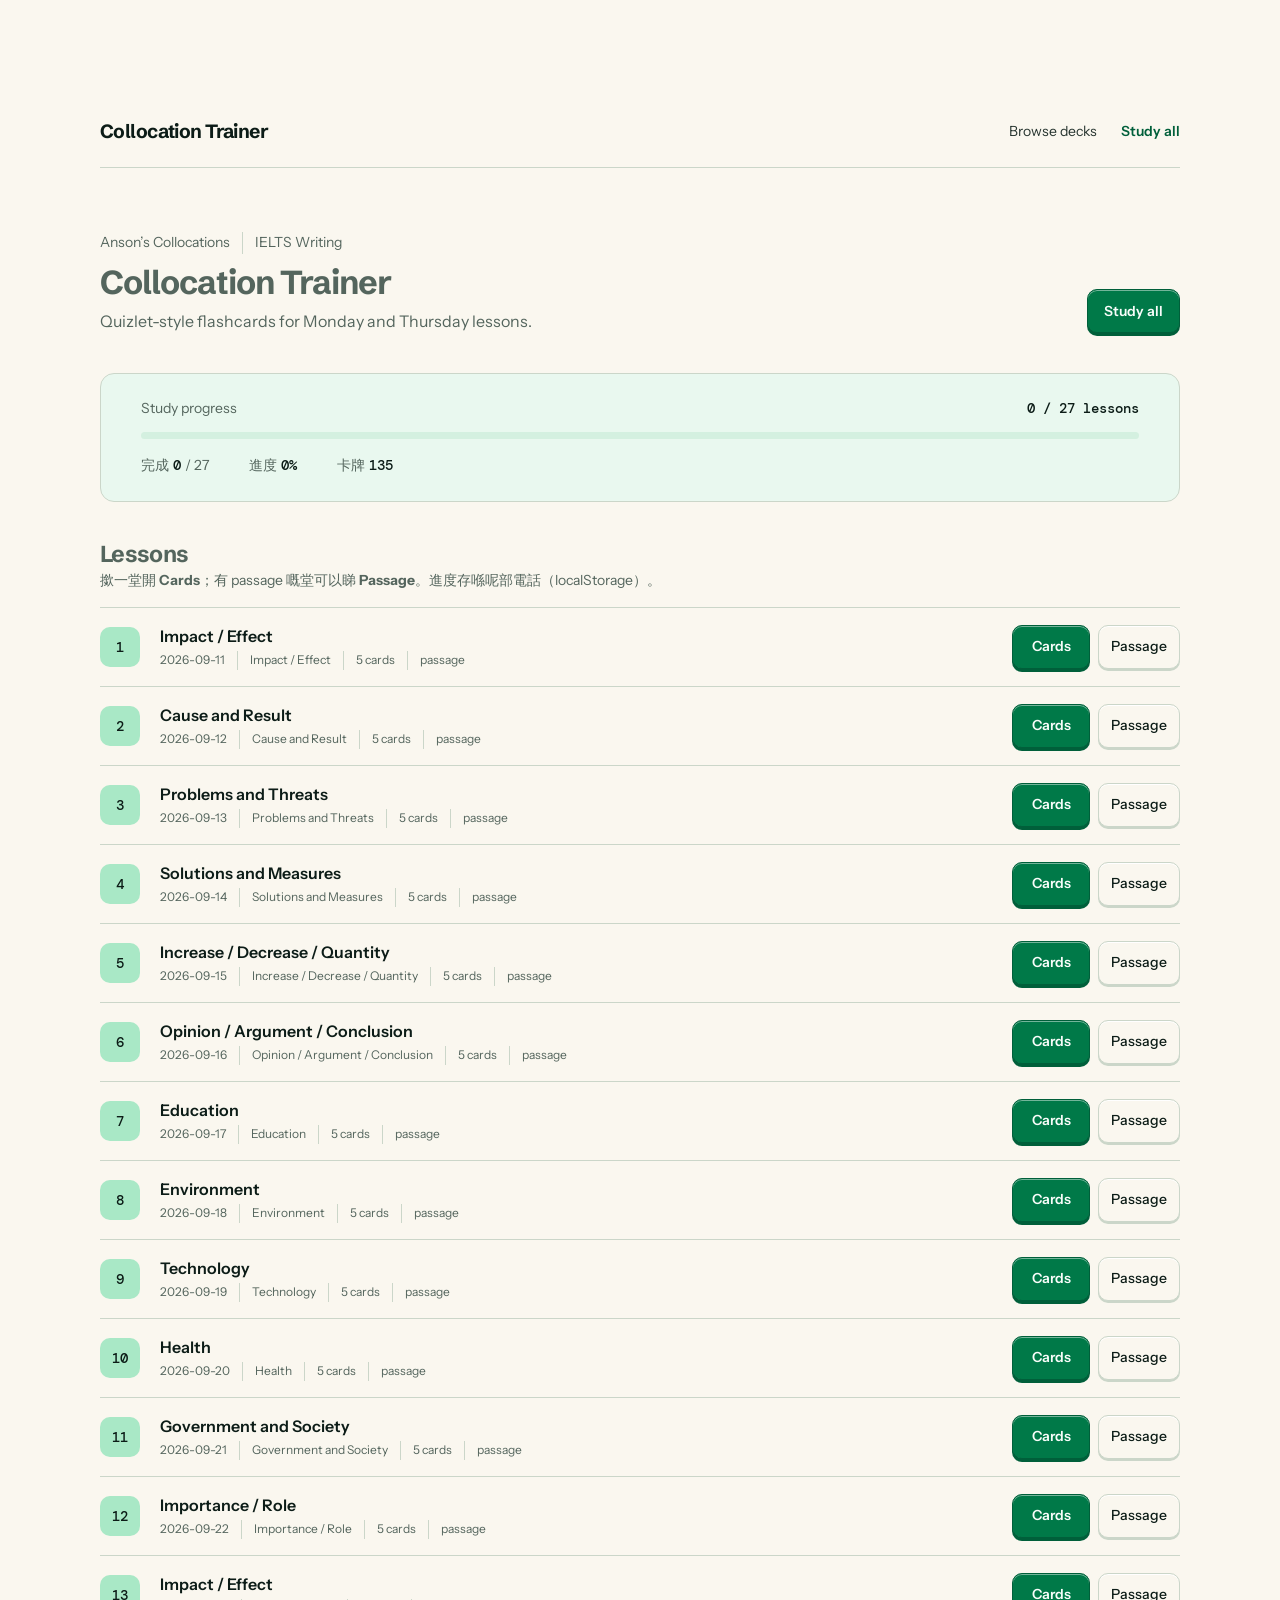
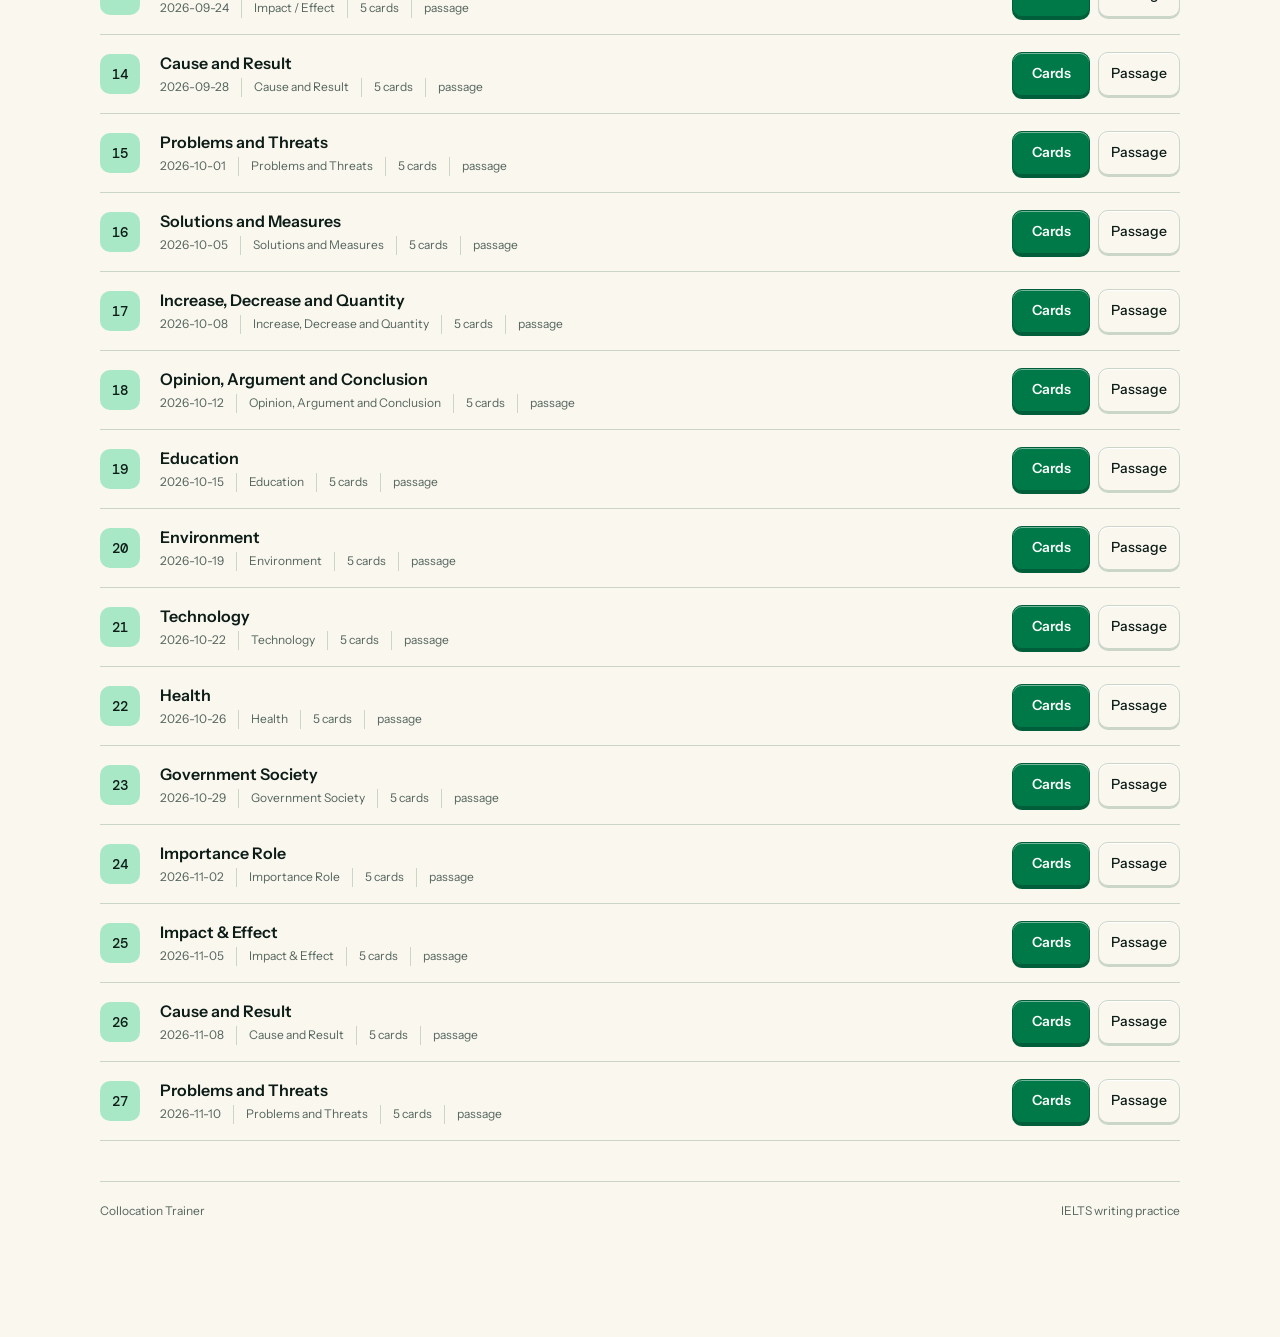
==== commit 28b70e02: "Redesign the Collocation Bank study app" ====
--- a/docs/index.html
+++ b/docs/index.html
@@ -3,14 +3,20 @@
 <head>
   <meta charset="UTF-8">
   <meta name="viewport" content="width=device-width, initial-scale=1, viewport-fit=cover">
-  <meta name="theme-color" content="#4255FF">
+  <meta name="description" content="Study IELTS collocations with flashcards, lesson notes and reading passages.">
   <meta name="apple-mobile-web-app-capable" content="yes">
-  <title>Collocation Trainer · Anson's Collocations</title>
+  <title>Collocation Trainer: Anson’s Collocations</title>
+  <link rel="preconnect" href="https://fonts.googleapis.com">
+  <link rel="preconnect" href="https://fonts.gstatic.com" crossorigin>
+  <link href="https://fonts.googleapis.com/css2?family=DM+Mono:wght@400;500&family=Instrument+Sans:wght@400;500;600&family=Schibsted+Grotesk:wght@600;700&display=swap" rel="stylesheet">
   <link rel="stylesheet" href="styles.css">
 </head>
 <body data-page="hub">
   <div class="wrap">
-    <div id="app" class="status">載入卡牌中…</div>
+    <div id="app" class="loading-shell">
+      <p class="status" role="status" aria-live="polite">載入卡牌中…</p>
+      <div class="loading-preview" aria-hidden="true"><span></span><span></span><span></span></div>
+    </div>
   </div>
   <script src="app.js"></script>
 </body>
--- a/docs/styles.css
+++ b/docs/styles.css
@@ -1,892 +1,500 @@
-:root {
-  /* Quizlet-like palette */
-  --bg: #f6f7fb;
-  --bg-card: #ffffff;
-  --bg-soft: #eef0f9;
-  --ink: #1a1d28;
-  --muted: #5c6178;
-  --accent: #4255ff;
-  --accent-soft: #e8ebff;
-  --accent-dark: #2e3fd9;
-  --warn: #ffcd1f;
-  --warn-ink: #1a1d28;
-  --warn-soft: #fff6cc;
-  --ok: #18a058;
-  --ok-bg: #e5f8ef;
-  --bad: #d14747;
-  --bad-bg: #fdeaea;
-  --border: #e3e6ef;
-  --shadow: 0 8px 24px rgba(66, 85, 255, 0.10), 0 2px 6px rgba(26, 29, 40, 0.06);
-  --radius: 16px;
-  --font: "Segoe UI", "PingFang HK", "Noto Sans TC", "Helvetica Neue", Arial, sans-serif;
-  --safe-top: env(safe-area-inset-top, 0px);
-  --safe-bottom: env(safe-area-inset-bottom, 0px);
-  --safe-left: env(safe-area-inset-left, 0px);
-  --safe-right: env(safe-area-inset-right, 0px);
-}
-
-@media (prefers-color-scheme: dark) {
-  :root {
-    --bg: #0f1220;
-    --bg-card: #1a1f33;
-    --bg-soft: #232942;
-    --ink: #eef0f8;
-    --muted: #9aa3c0;
-    --accent: #6b7cff;
-    --accent-soft: #252b52;
-    --accent-dark: #9aa6ff;
-    --warn: #ffcd1f;
-    --warn-ink: #1a1d28;
-    --warn-soft: #3d3420;
-    --ok: #3dd68c;
-    --ok-bg: #163528;
-    --bad: #ff8e8e;
-    --bad-bg: #3a2228;
-    --border: #2c3350;
-    --shadow: 0 10px 30px rgba(0, 0, 0, 0.45);
-  }
-}
-
-*,
-*::before,
-*::after {
-  box-sizing: border-box;
-}
-
-html {
-  scroll-behavior: smooth;
-  -webkit-text-size-adjust: 100%;
-}
+/* Hallmark · shape: app screen · genre: modern-minimal · theme: Dose (deal 1/3, seed collocation-study-app-browsing-ea13·6677455d·2026-11-11·r0) · redesign: full
+ * nav: compact topbar · signature: the active collocation on a study card · states: loading, error, full · dose: white/night
+ * axes: light/grotesk-sans/chromatic-green · posture: committed · contrast: pass · v2.0.0 */
+/* Hallmark · pre-emit critique: P5 H5 E4 S5 R5 V4 · weakest: E, focus and reduced-motion states are explicit */
+@import url("./tokens.css");
+@import url("./base.css");
 
 body {
-  margin: 0;
-  font-family: var(--font);
-  background:
-    radial-gradient(1200px 600px at 10% -10%, rgba(66, 85, 255, 0.08) 0%, transparent 55%),
-    radial-gradient(900px 500px at 100% 0%, rgba(255, 205, 31, 0.10) 0%, transparent 50%),
-    var(--bg);
-  color: var(--ink);
-  line-height: 1.55;
   min-height: 100vh;
   min-height: 100dvh;
-  padding:
-    calc(1rem + var(--safe-top))
-    calc(clamp(0.9rem, 3vw, 1.75rem) + var(--safe-right))
-    calc(2.5rem + var(--safe-bottom))
-    calc(clamp(0.9rem, 3vw, 1.75rem) + var(--safe-left));
-}
-
-@media (prefers-color-scheme: dark) {
-  body {
-    background:
-      radial-gradient(1200px 600px at 10% -10%, rgba(66, 85, 255, 0.18) 0%, transparent 55%),
-      radial-gradient(900px 500px at 100% 0%, rgba(255, 205, 31, 0.08) 0%, transparent 50%),
-      var(--bg);
-  }
-}
-
-a {
-  color: var(--accent-dark);
+  padding: 0;
+  background: var(--color-paper);
+}
+
+.wrap {
+  width: min(calc(100% - 48px), 1080px);
+  max-width: 1080px;
+  margin-inline: auto;
+}
+
+.app-shell {
+  min-height: 100vh;
+  min-height: 100dvh;
+  display: flex;
+  flex-direction: column;
+}
+
+.app-topbar,
+.study-top {
+  display: grid;
+  grid-template-columns: minmax(0, 1fr) auto;
+  align-items: center;
+  gap: var(--space-lg);
+  min-height: 72px;
+  border-bottom: 1px solid var(--color-rule);
+}
+
+.wordmark {
+  width: fit-content;
+  color: var(--color-ink);
+  font: 700 var(--text-lg)/1.1 var(--font-display);
+  letter-spacing: var(--tracking-display);
   text-decoration: none;
 }
-a:hover {
+
+.wordmark:hover,
+.study-back:hover,
+.study-footer a:hover,
+.app-nav a:hover {
+  color: var(--color-accent-deep);
   text-decoration: underline;
-}
-
-.wrap {
-  max-width: 820px;
-  margin: 0 auto;
-}
-
-header.hero {
-  background: linear-gradient(145deg, #eef1ff, var(--bg-card));
-  border: 1px solid var(--border);
-  border-radius: calc(var(--radius) + 4px);
-  padding: 1.5rem 1.4rem 1.35rem;
-  box-shadow: var(--shadow);
-  margin-bottom: 1.25rem;
-}
-
-.eyebrow {
-  display: inline-block;
-  font-size: 0.78rem;
-  letter-spacing: 0.04em;
-  text-transform: uppercase;
-  color: var(--accent-dark);
-  background: var(--accent-soft);
-  border: 1px solid var(--border);
-  padding: 0.22rem 0.6rem;
-  border-radius: 999px;
-  margin-bottom: 0.7rem;
-}
-
-h1 {
-  margin: 0 0 0.45rem;
-  font-size: clamp(1.45rem, 4vw, 2rem);
-  line-height: 1.25;
-  font-weight: 750;
-}
-
-.meta {
-  color: var(--muted);
-  font-size: 0.95rem;
-  margin: 0;
-}
-
-.nav-hub {
-  margin-top: 0.75rem;
-  font-size: 0.9rem;
-}
-
-.progress-wrap {
-  margin-top: 1rem;
-  background: var(--bg-soft);
-  border-radius: 999px;
-  height: 8px;
-  overflow: hidden;
-  border: 1px solid var(--border);
+  text-underline-offset: 0.22em;
+}
+
+.app-nav {
+  display: flex;
+  align-items: center;
+  gap: var(--space-lg);
+}
+
+.app-nav a,
+.study-back,
+.study-footer a {
+  min-height: 44px;
+  display: inline-flex;
+  align-items: center;
+  color: var(--color-ink-2);
+  font-size: var(--text-sm);
+  text-decoration: none;
+}
+
+.app-nav .nav-action {
+  color: var(--color-accent-deep);
+  font-weight: 600;
+}
+
+.hub-overview {
+  padding-block: var(--space-2xl) var(--space-xl);
+}
+
+.hub-heading {
+  display: flex;
+  align-items: end;
+  justify-content: space-between;
+  gap: var(--space-xl);
+  padding-bottom: var(--space-xl);
+}
+
+.brand-line {
+  display: flex;
+  gap: var(--space-sm);
+  margin-bottom: var(--space-sm);
+  color: var(--color-muted);
+  font-size: var(--text-sm);
+}
+
+.brand-line span + span {
+  padding-left: var(--space-sm);
+  border-left: 1px solid var(--color-rule);
+}
+
+.hub-title-group h1 {
+  max-width: 18ch;
+  margin-bottom: var(--space-xs);
+  font-size: var(--text-display);
+}
+
+.hub-intro {
+  color: var(--color-muted);
+  font-size: var(--text-md);
+}
+
+.btn {
+  min-height: 44px;
+  padding: 0 var(--space-md);
+  display: inline-flex;
+  align-items: center;
+  justify-content: center;
+  gap: var(--space-xs);
+  border: 1px solid var(--color-rule);
+  border-radius: var(--radius-input);
+  background: var(--color-paper);
+  color: var(--color-ink);
+  font: 500 var(--text-sm)/1.2 var(--font-body);
+  text-decoration: none;
+  cursor: pointer;
+  box-shadow: inset 0 1px 0 var(--glint), 0 2px 0 var(--color-rule);
+  transition: background-color var(--dur-micro) var(--ease-out), border-color var(--dur-micro) var(--ease-out), color var(--dur-micro) var(--ease-out), transform var(--dur-micro) var(--ease-out);
+  -webkit-tap-highlight-color: transparent;
+}
+
+.btn:hover {
+  background: var(--color-paper-2);
+  border-color: var(--color-muted);
+  text-decoration: none;
+}
+
+.btn:focus-visible,
+a:focus-visible,
+summary:focus-visible,
+.qz-card:focus-visible {
+  outline: 2px solid var(--color-focus);
+  outline-offset: 3px;
+}
+
+.btn:active {
+  transform: translateY(2px);
+}
+
+.btn:disabled,
+.btn[aria-disabled="true"] {
+  background: var(--color-paper-2);
+  color: var(--color-muted);
+  cursor: not-allowed;
+  opacity: 0.55;
+  box-shadow: none;
+}
+
+.btn-primary {
+  border-color: var(--color-accent-deep);
+  background: var(--color-accent);
+  color: var(--color-accent-ink);
+  box-shadow: inset 0 1px 0 color-mix(in oklab, var(--glint) 45%, transparent), 0 3px 0 var(--color-accent-deep);
+  font-weight: 600;
+}
+
+.btn-primary:hover {
+  border-color: var(--color-accent-deep);
+  background: var(--color-accent-deep);
+  color: var(--color-accent-ink);
+}
+
+.progress-panel {
+  padding: var(--space-lg) var(--space-xl);
+  border: 1px solid var(--color-rule);
+  border-radius: var(--radius-card);
+  background: var(--color-paper-2);
+  color: var(--color-ink);
+}
+
+.progress-heading {
+  display: flex;
+  align-items: baseline;
+  justify-content: space-between;
+  gap: var(--space-md);
+  color: var(--color-muted);
+  font-size: var(--text-sm);
+}
+
+.progress-heading strong {
+  color: var(--color-ink);
+  font: 500 var(--text-sm)/1.4 var(--font-outlier);
+  font-variant-numeric: tabular-nums;
+}
+
+.progress-wrap,
+.study-progress {
+  height: 7px;
+  margin-top: var(--space-sm);
+  overflow: clip;
+  border-radius: var(--radius-pill);
+  background: var(--color-paper-3);
 }
 
 .progress-bar {
+  width: 100%;
   height: 100%;
-  width: 0%;
-  background: linear-gradient(90deg, var(--accent), var(--accent-dark));
-  transition: width 0.35s ease;
+  border-radius: inherit;
+  background: var(--color-accent);
+  transform: scaleX(0);
+  transform-origin: left center;
+  transition: transform var(--dur-short) var(--ease-out);
 }
 
 .stats-row {
   display: flex;
   flex-wrap: wrap;
-  gap: 0.55rem;
-  margin-top: 0.95rem;
+  gap: var(--space-sm) var(--space-xl);
+  margin-top: var(--space-md);
 }
 
 .stat-pill {
-  background: var(--bg-card);
-  border: 1px solid var(--border);
-  border-radius: 999px;
-  padding: 0.4rem 0.85rem;
-  font-size: 0.88rem;
-  color: var(--muted);
+  display: inline-flex;
+  align-items: baseline;
+  gap: var(--space-2xs);
+  color: var(--color-muted);
+  font-size: var(--text-sm);
 }
 
 .stat-pill strong {
-  color: var(--accent-dark);
-}
-
-section {
-  background: var(--bg-card);
-  border: 1px solid var(--border);
-  border-radius: var(--radius);
-  padding: 1.2rem 1.15rem 1.25rem;
-  margin-bottom: 1.1rem;
-  box-shadow: var(--shadow);
-}
-
-h2 {
-  margin: 0 0 0.85rem;
-  font-size: 1.15rem;
-  display: flex;
-  align-items: center;
-  gap: 0.5rem;
-}
-
-h2 .num {
-  display: inline-grid;
-  place-items: center;
-  width: 1.7rem;
-  height: 1.7rem;
-  border-radius: 50%;
-  background: var(--accent);
-  color: #fff;
-  font-size: 0.85rem;
-  font-weight: 700;
-  flex-shrink: 0;
-}
-
-@media (prefers-color-scheme: dark) {
-  h2 .num {
-    color: #122018;
-  }
+  color: var(--color-ink);
+  font: 500 var(--text-sm)/1.3 var(--font-outlier);
+  font-variant-numeric: tabular-nums;
+}
+
+.lesson-section {
+  padding-bottom: var(--space-xl);
+}
+
+.section-heading {
+  display: flex;
+  align-items: end;
+  justify-content: space-between;
+  gap: var(--space-lg);
+  margin-bottom: var(--space-md);
+}
+
+.section-heading h2 {
+  margin-bottom: var(--space-2xs);
+  font-size: var(--text-section);
 }
 
 .hint {
-  color: var(--muted);
-  font-size: 0.9rem;
-  margin: -0.35rem 0 0.9rem;
-}
-
-/* Hub list */
+  color: var(--color-muted);
+  font-size: var(--text-sm);
+  line-height: 1.5;
+}
+
 .lesson-list {
   list-style: none;
   margin: 0;
   padding: 0;
+  border-top: 1px solid var(--color-rule);
+}
+
+.lesson-row {
   display: grid;
-  gap: 0.65rem;
-}
-
-.lesson-link {
-  display: flex;
-  align-items: flex-start;
-  gap: 0.85rem;
-  padding: 0.95rem 1rem;
-  border: 1px solid var(--border);
-  border-radius: 14px;
-  background: var(--bg-soft);
-  color: inherit;
+  grid-template-columns: minmax(0, 1fr) auto;
+  align-items: center;
+  gap: var(--space-md);
+  min-width: 0;
+  padding: var(--space-sm) 0;
+  border-bottom: 1px solid var(--color-rule);
+}
+
+.lesson-row.is-last {
+  background: color-mix(in oklab, var(--color-accent-soft) 36%, transparent);
+}
+
+.lesson-row-main {
+  min-width: 0;
+  display: grid;
+  grid-template-columns: 44px minmax(0, 1fr) auto;
+  align-items: center;
+  gap: var(--space-md);
+  min-height: 54px;
+  color: var(--color-ink);
   text-decoration: none;
-  min-height: 3.25rem;
-  transition: background 0.15s ease, border-color 0.15s ease;
-}
-
-.lesson-link:hover {
-  background: var(--bg-card);
-  border-color: var(--accent);
+}
+
+.lesson-row-main:hover {
   text-decoration: none;
 }
 
-.lesson-link.is-done {
-  border-color: color-mix(in srgb, var(--accent) 45%, var(--border));
-}
-
-.lesson-link.is-last {
-  box-shadow: inset 0 0 0 1px var(--accent);
-}
-
 .lesson-num {
-  flex-shrink: 0;
-  width: 2.4rem;
-  height: 2.4rem;
-  border-radius: 12px;
-  background: var(--accent);
-  color: #fff;
+  width: 40px;
+  height: 40px;
   display: grid;
   place-items: center;
-  font-weight: 750;
-  font-size: 0.95rem;
-}
-
-@media (prefers-color-scheme: dark) {
-  .lesson-num {
-    color: #122018;
-  }
+  border-radius: var(--radius-input);
+  background: var(--color-accent-soft);
+  color: var(--color-ink);
+  font: 500 var(--text-sm)/1 var(--font-outlier);
+  font-variant-numeric: tabular-nums;
 }
 
 .lesson-body {
+  min-width: 0;
+}
+
+.lesson-title {
+  margin: 0 0 var(--space-3xs);
+  color: var(--color-ink);
+  font-size: var(--text-md);
+  font-weight: 600;
+  overflow-wrap: break-word;
+}
+
+.lesson-meta {
+  display: flex;
+  flex-wrap: wrap;
+  align-items: center;
+  gap: var(--space-2xs) var(--space-sm);
+  margin: 0;
+  color: var(--color-muted);
+  font-size: var(--text-xs);
+}
+
+.lesson-meta span + span {
+  padding-left: var(--space-sm);
+  border-left: 1px solid var(--color-rule);
+}
+
+.lesson-flags {
+  display: flex;
+  align-items: center;
+  gap: var(--space-xs);
+}
+
+.flag {
+  min-height: 24px;
+  padding: var(--space-2xs) var(--space-xs);
+  display: inline-flex;
+  align-items: center;
+  border: 1px solid var(--color-rule);
+  border-radius: var(--radius-pill);
+  color: var(--color-muted);
+  font-size: var(--text-xs);
+  line-height: 1.2;
+}
+
+.flag.done {
+  border-color: var(--color-accent-soft);
+  background: var(--color-accent-soft);
+  color: var(--color-ink);
+}
+
+.lesson-row-actions {
+  display: flex;
+  align-items: center;
+  gap: var(--space-xs);
+}
+
+.btn-sm {
+  min-width: 78px;
+  padding-inline: var(--space-sm);
+}
+
+.app-footer,
+.study-footer {
+  min-height: 60px;
+  margin-top: auto;
+  display: flex;
+  align-items: center;
+  justify-content: space-between;
+  gap: var(--space-md);
+  border-top: 1px solid var(--color-rule);
+  color: var(--color-muted);
+  font-size: var(--text-xs);
+}
+
+.loading-shell {
+  padding-block: var(--space-3xl);
+  color: var(--color-muted);
+}
+
+.status {
+  margin-bottom: var(--space-lg);
+  color: var(--color-ink-2);
+}
+
+.loading-preview {
+  display: grid;
+  gap: var(--space-sm);
+  max-width: 680px;
+}
+
+.loading-preview span {
+  min-height: 68px;
+  border: 1px solid var(--color-rule);
+  border-radius: var(--radius-card);
+  background: var(--color-paper-2);
+}
+
+.loading-preview span:first-child {
+  min-height: 140px;
+  background: var(--color-paper-3);
+}
+
+.loading-card {
+  max-width: 760px;
+}
+
+.loading-card span:first-child {
+  min-height: 360px;
+}
+
+.study-shell {
+  width: 100%;
+  max-width: 820px;
+  min-height: 100vh;
+  min-height: 100dvh;
+  margin-inline: auto;
+  display: flex;
+  flex-direction: column;
+}
+
+.study-top {
+  grid-template-columns: minmax(0, 1fr) minmax(0, 2fr) auto;
+}
+
+.study-heading {
+  min-width: 0;
+  padding-block: var(--space-sm);
+  text-align: center;
+}
+
+.study-label {
+  display: block;
+  margin-bottom: var(--space-3xs);
+  color: var(--color-muted);
+  font-size: var(--text-xs);
+}
+
+.study-title {
+  max-width: 36ch;
+  margin-inline: auto;
+  color: var(--color-ink);
+  font: 600 var(--text-md)/1.2 var(--font-body);
+  letter-spacing: 0;
+  overflow-wrap: break-word;
+}
+
+.study-count {
+  min-width: 64px;
+  min-height: 40px;
+  display: grid;
+  place-content: center;
+  color: var(--color-muted);
+  font: 400 var(--text-sm)/1.35 var(--font-outlier);
+  font-variant-numeric: tabular-nums;
+  text-align: right;
+}
+
+.study-count strong {
+  color: var(--color-ink);
+  font: inherit;
+  font-weight: 500;
+}
+
+.study-main {
+  width: 100%;
   flex: 1;
-  min-width: 0;
-}
-
-.lesson-title {
-  font-weight: 700;
-  font-size: 1.02rem;
-  margin: 0 0 0.15rem;
-}
-
-.lesson-meta {
-  color: var(--muted);
-  font-size: 0.86rem;
-  margin: 0;
-}
-
-.lesson-flags {
-  display: flex;
-  flex-direction: column;
-  align-items: flex-end;
-  gap: 0.25rem;
-  flex-shrink: 0;
-}
-
-.flag {
-  font-size: 0.72rem;
-  font-weight: 700;
-  letter-spacing: 0.03em;
-  text-transform: uppercase;
-  padding: 0.2rem 0.5rem;
-  border-radius: 999px;
-  border: 1px solid var(--border);
-  color: var(--muted);
-}
-
-.flag.done {
-  background: var(--ok-bg);
-  color: var(--ok);
-  border-color: color-mix(in srgb, var(--ok) 35%, transparent);
-}
-
-.flag.last {
-  background: var(--accent-soft);
-  color: var(--accent-dark);
-}
-
-/* Review flip cards */
-.review-grid {
-  display: grid;
-  gap: 0.75rem;
-  grid-template-columns: 1fr;
-}
-
-@media (min-width: 640px) {
-  .review-grid {
-    grid-template-columns: repeat(3, 1fr);
-  }
-}
-
-.flip {
-  perspective: 1000px;
-  min-height: 130px;
+  padding-block: var(--space-lg) var(--space-xl);
+}
+
+.study-progress {
+  margin-top: var(--space-sm);
+}
+
+.qz-stage {
+  perspective: 1200px;
+  margin-top: var(--space-xl);
+  touch-action: pan-y;
+}
+
+.qz-card {
+  min-height: 390px;
   cursor: pointer;
   -webkit-tap-highlight-color: transparent;
 }
 
-.flip-inner {
-  position: relative;
-  width: 100%;
-  min-height: 130px;
-  transition: transform 0.45s;
-  transform-style: preserve-3d;
-}
-
-.flip.is-flipped .flip-inner {
-  transform: rotateY(180deg);
-}
-
-.flip-face {
-  position: absolute;
-  inset: 0;
-  backface-visibility: hidden;
-  -webkit-backface-visibility: hidden;
-  border-radius: 12px;
-  border: 1px solid var(--border);
-  background: var(--bg-soft);
-  padding: 0.9rem;
-  display: flex;
-  flex-direction: column;
-  justify-content: center;
-}
-
-.flip-back {
-  transform: rotateY(180deg);
-  background: var(--accent-soft);
-}
-
-.flip-face strong {
-  font-size: 0.98rem;
-  color: var(--accent-dark);
-}
-
-.flip-face .canto {
-  color: var(--muted);
-  font-size: 0.88rem;
-  margin-top: 0.25rem;
-}
-
-.flip-face .model {
-  font-size: 0.88rem;
-  margin-top: 0.35rem;
-}
-
-.tap-hint {
-  font-size: 0.75rem;
-  color: var(--muted);
-  margin-top: 0.45rem;
-}
-
-/* Accordion collocations */
-details.col {
-  border: 1px solid var(--border);
-  border-radius: 12px;
-  background: var(--bg-soft);
-  margin-bottom: 0.65rem;
-  overflow: hidden;
-}
-
-details.col[open] {
-  background: var(--bg-card);
-}
-
-details.col summary {
-  list-style: none;
-  cursor: pointer;
-  padding: 0.95rem 1rem;
-  display: flex;
-  align-items: flex-start;
-  gap: 0.7rem;
-  font-weight: 650;
-  min-height: 3rem;
-  -webkit-tap-highlight-color: transparent;
-}
-
-details.col summary::-webkit-details-marker {
-  display: none;
-}
-
-details.col summary::after {
-  content: "+";
-  margin-left: auto;
-  color: var(--accent-dark);
-  font-size: 1.2rem;
-  line-height: 1;
-}
-
-details.col[open] summary::after {
-  content: "−";
-}
-
-.badge {
-  flex-shrink: 0;
-  width: 1.55rem;
-  height: 1.55rem;
-  border-radius: 8px;
-  background: var(--accent);
-  color: #fff;
-  display: grid;
-  place-items: center;
-  font-size: 0.8rem;
-}
-
-@media (prefers-color-scheme: dark) {
-  .badge {
-    color: #122018;
-  }
-}
-
-.col-body {
-  padding: 0 1rem 1rem 1rem;
-}
-
-.row {
-  margin: 0.45rem 0;
-  font-size: 0.94rem;
-}
-
-.label {
-  display: inline-block;
-  min-width: 5.2rem;
-  color: var(--muted);
-  font-size: 0.8rem;
-  font-weight: 650;
-  text-transform: uppercase;
-  letter-spacing: 0.03em;
-}
-
-.weak {
-  color: var(--warn);
-}
-
-.mark {
-  background: linear-gradient(
-    180deg,
-    transparent 55%,
-    color-mix(in srgb, var(--accent) 35%, transparent) 55%
-  );
-  font-weight: 700;
-}
-
-code {
-  font-family: ui-monospace, "SF Mono", Menlo, Consolas, monospace;
-  font-size: 0.88em;
-  background: var(--bg-soft);
-  padding: 0.1em 0.35em;
-  border-radius: 6px;
-}
-
-.mistake {
-  background: var(--warn-soft);
-  border-left: 3px solid var(--warn);
-  padding: 0.55rem 0.75rem;
-  border-radius: 0 8px 8px 0;
-  font-size: 0.9rem;
-  margin-top: 0.55rem;
-}
-
-/* Drills */
-.q {
-  border: 1px solid var(--border);
-  border-radius: 12px;
-  padding: 0.95rem;
-  margin-bottom: 0.75rem;
-  background: var(--bg-soft);
-}
-
-.q-title {
-  font-weight: 700;
-  margin-bottom: 0.55rem;
-}
-
-.q-prompt {
-  margin: 0 0 0.55rem;
-  color: var(--muted);
-  font-size: 0.92rem;
-  white-space: pre-wrap;
-}
-
-input[type="text"],
-textarea {
-  width: 100%;
-  border: 1px solid var(--border);
-  border-radius: 10px;
-  padding: 0.75rem 0.85rem;
-  font: inherit;
-  font-size: 16px; /* avoid iOS zoom */
-  background: var(--bg-card);
-  color: var(--ink);
-}
-
-input[type="text"]:focus,
-textarea:focus,
-button:focus-visible {
-  outline: 2px solid var(--accent);
-  outline-offset: 2px;
-}
-
-.choices {
-  display: flex;
-  flex-wrap: wrap;
-  gap: 0.5rem;
-}
-
-.choice {
-  border: 1px solid var(--border);
-  background: var(--bg-card);
-  color: var(--ink);
-  border-radius: 999px;
-  padding: 0.65rem 1rem;
-  cursor: pointer;
-  font: inherit;
-  font-size: 16px;
-  min-height: 2.75rem;
-  -webkit-tap-highlight-color: transparent;
-}
-
-.choice.selected {
-  background: var(--accent-soft);
-  border-color: var(--accent);
-  color: var(--accent-dark);
-  font-weight: 650;
-}
-
-.actions {
-  display: flex;
-  flex-wrap: wrap;
-  gap: 0.55rem;
-  margin-top: 0.85rem;
-}
-
-button.btn {
-  border: none;
-  border-radius: 999px;
-  padding: 0.75rem 1.15rem;
-  font: inherit;
-  font-weight: 650;
-  font-size: 16px;
-  cursor: pointer;
-  min-height: 2.85rem;
-  -webkit-tap-highlight-color: transparent;
-}
-
-.btn-primary {
-  background: var(--accent);
-  color: #fff;
-}
-
-@media (prefers-color-scheme: dark) {
-  .btn-primary {
-    color: #122018;
-  }
-}
-
-.btn-ghost {
-  background: transparent;
-  border: 1px solid var(--border);
-  color: var(--ink);
-}
-
-.btn:hover {
-  filter: brightness(1.05);
-}
-
-.btn:disabled {
-  opacity: 0.55;
-  cursor: default;
-}
-
-.feedback {
-  margin-top: 0.65rem;
-  padding: 0.65rem 0.8rem;
-  border-radius: 10px;
-  font-size: 0.92rem;
-  display: none;
-}
-
-.feedback.show {
-  display: block;
-}
-
-.feedback.ok {
-  background: var(--ok-bg);
-  color: var(--ok);
-  border: 1px solid color-mix(in srgb, var(--ok) 35%, transparent);
-}
-
-.feedback.bad {
-  background: var(--bad-bg);
-  color: var(--bad);
-  border: 1px solid color-mix(in srgb, var(--bad) 35%, transparent);
-}
-
-.feedback.mix {
-  background: var(--warn-soft);
-  color: var(--warn);
-  border: 1px solid color-mix(in srgb, var(--warn) 35%, transparent);
-}
-
-.answer-key {
-  display: none;
-  margin-top: 0.75rem;
-  padding: 0.85rem;
-  border-radius: 12px;
-  background: var(--accent-soft);
-  border: 1px dashed var(--accent);
-  font-size: 0.92rem;
-}
-
-.answer-key.show {
-  display: block;
-}
-
-.score-pill {
-  display: none;
-  margin-top: 0.75rem;
-  font-weight: 700;
-  color: var(--accent-dark);
-}
-
-.score-pill.show {
-  display: block;
-}
-
-/* Passage */
-.passage {
-  background: var(--bg-soft);
-  border-radius: 12px;
-  padding: 1rem 1.05rem;
-  border: 1px solid var(--border);
-  font-size: 1.02rem;
-  margin-bottom: 1rem;
-}
-
-.passage mark,
-.passage .mark {
-  background: color-mix(in srgb, var(--accent) 28%, transparent);
-  color: inherit;
-  font-weight: 700;
-  padding: 0 0.1em;
-  border-radius: 3px;
-}
-
-.preview {
-  border-left: 4px solid var(--accent);
-  padding-left: 0.85rem;
-  color: var(--muted);
-  margin: 0;
-}
-
-.footer-actions {
-  display: flex;
-  flex-wrap: wrap;
-  gap: 0.55rem;
-  justify-content: center;
-  margin: 0.5rem 0 1.25rem;
-}
-
-.status {
-  text-align: center;
-  color: var(--muted);
-  padding: 2rem 1rem;
-}
-
-.error {
-  background: var(--bad-bg);
-  color: var(--bad);
-  border: 1px solid color-mix(in srgb, var(--bad) 35%, transparent);
-  border-radius: 12px;
-  padding: 1rem;
-}
-
-.sr-only {
-  position: absolute;
-  width: 1px;
-  height: 1px;
-  padding: 0;
-  margin: -1px;
-  overflow: hidden;
-  clip: rect(0, 0, 0, 0);
-  border: 0;
-}
-
-/* ===== Hub CTAs + dual actions ===== */
-.hub-ctas {
-  display: flex;
-  flex-wrap: wrap;
-  gap: 0.55rem;
-  margin-top: 1rem;
-}
-
-.hub-cta {
-  display: inline-flex;
-  align-items: center;
-  justify-content: center;
-  text-decoration: none;
-  min-height: 2.85rem;
-}
-
-.hub-cta:hover {
-  text-decoration: none;
-}
-
-.lesson-row {
-  border: 1px solid var(--border);
-  border-radius: 14px;
-  background: var(--bg-soft);
-  overflow: hidden;
-  transition: border-color 0.15s ease, background 0.15s ease;
-}
-
-.lesson-row.is-done {
-  border-color: color-mix(in srgb, var(--accent) 45%, var(--border));
-}
-
-.lesson-row.is-last {
-  box-shadow: inset 0 0 0 1px var(--accent);
-}
-
-.lesson-row-main {
-  display: flex;
-  align-items: flex-start;
-  gap: 0.85rem;
-  padding: 0.95rem 1rem 0.55rem;
-}
-
-.lesson-row-actions {
-  display: flex;
-  gap: 0.45rem;
-  padding: 0 0.85rem 0.85rem;
-}
-
-.btn-sm {
-  padding: 0.55rem 0.95rem;
-  min-height: 2.45rem;
-  font-size: 0.92rem;
-  text-decoration: none;
-  display: inline-flex;
-  align-items: center;
-  justify-content: center;
-}
-
-.btn-sm:hover {
-  text-decoration: none;
-}
-
-.btn-warn {
-  background: var(--warn);
-  color: var(--warn-ink);
-  border: 1px solid color-mix(in srgb, var(--warn) 70%, #c9a000);
-}
-
-.btn-warn:hover {
-  filter: brightness(0.97);
-}
-
-@media (prefers-color-scheme: dark) {
-  .btn-warn {
-    color: var(--warn-ink);
-  }
-}
-
-/* ===== Quizlet-style study / flashcards ===== */
-body[data-page="study"] {
-  padding-bottom: calc(1.25rem + var(--safe-bottom));
-}
-
-.study-wrap {
-  max-width: 560px;
-}
-
-.study-shell {
-  display: flex;
-  flex-direction: column;
-  gap: 0.75rem;
-  min-height: calc(100dvh - 2rem - var(--safe-top) - var(--safe-bottom));
-}
-
-.study-top {
-  display: grid;
-  grid-template-columns: auto 1fr auto;
-  align-items: center;
-  gap: 0.5rem;
-  padding: 0.15rem 0.1rem;
-}
-
-.study-back {
-  font-size: 0.92rem;
-  font-weight: 650;
-  color: var(--accent-dark);
-  text-decoration: none;
-  padding: 0.35rem 0.25rem;
-  min-height: 2.5rem;
-  display: inline-flex;
-  align-items: center;
-}
-
-.study-title {
-  text-align: center;
-  font-weight: 700;
-  font-size: 0.95rem;
-  white-space: nowrap;
-  overflow: hidden;
-  text-overflow: ellipsis;
-}
-
-.study-count {
-  font-variant-numeric: tabular-nums;
-  font-weight: 700;
-  color: var(--accent-dark);
-  font-size: 0.92rem;
-}
-
-.study-progress {
-  background: var(--bg-soft);
-  border-radius: 999px;
-  height: 6px;
-  overflow: hidden;
-  border: 1px solid var(--border);
-}
-
-.qz-stage {
-  flex: 1;
-  display: flex;
-  align-items: stretch;
-  touch-action: pan-y;
-  min-height: 55vh;
-}
-
-.qz-card {
-  perspective: 1200px;
-  width: 100%;
-  min-height: 55vh;
-  cursor: pointer;
-  -webkit-tap-highlight-color: transparent;
-  outline: none;
-}
-
 .qz-inner {
   position: relative;
-  width: 100%;
-  height: 100%;
-  min-height: 55vh;
-  transition: transform 0.5s cubic-bezier(0.2, 0.8, 0.2, 1);
+  min-height: 390px;
   transform-style: preserve-3d;
+  transition: transform 420ms var(--ease-out);
 }
 
 .qz-card.is-flipped .qz-inner {
@@ -896,234 +504,534 @@
 .qz-face {
   position: absolute;
   inset: 0;
+  min-height: 390px;
+  padding: clamp(var(--space-lg), 7vw, var(--space-3xl));
+  display: flex;
+  flex-direction: column;
+  align-items: center;
+  justify-content: center;
   backface-visibility: hidden;
   -webkit-backface-visibility: hidden;
-  border-radius: calc(var(--radius) + 6px);
-  border: 1px solid var(--border);
-  background: var(--bg-card);
-  box-shadow: var(--shadow);
-  padding: 1.35rem 1.25rem;
-  display: flex;
-  flex-direction: column;
-  justify-content: center;
-  align-items: center;
+  border: 1px solid var(--color-rule);
+  border-radius: var(--radius-card);
+  background: var(--color-paper-2);
+  box-shadow: var(--shadow-card);
   text-align: center;
-  overflow: auto;
 }
 
 .qz-front {
-  background: linear-gradient(160deg, #ffffff, #eef1ff);
+  background: color-mix(in oklab, var(--color-paper-2) 72%, var(--color-accent-soft));
 }
 
 .qz-back {
   transform: rotateY(180deg);
-  background: linear-gradient(160deg, var(--bg-card), var(--warn-soft));
+  background: var(--color-paper-2);
 }
 
 .qz-meta {
   position: absolute;
-  top: 0.85rem;
-  left: 0;
-  right: 0;
-  font-size: 0.75rem;
-  color: var(--muted);
-  font-weight: 650;
-  letter-spacing: 0.02em;
+  top: var(--space-lg);
+  left: var(--space-lg);
+  right: var(--space-lg);
+  display: flex;
+  flex-wrap: wrap;
+  justify-content: center;
+  gap: var(--space-xs);
+  color: var(--color-muted);
+  font-size: var(--text-xs);
+}
+
+.qz-meta span {
+  padding: var(--space-2xs) var(--space-sm);
+  border-radius: var(--radius-pill);
+  background: var(--color-paper);
 }
 
 .qz-phrase {
-  font-size: clamp(1.55rem, 6.5vw, 2.15rem);
-  font-weight: 750;
-  line-height: 1.3;
-  color: var(--accent-dark);
-  padding: 0.5rem 0.25rem;
   max-width: 22ch;
+  color: var(--color-ink);
+  font: 700 clamp(var(--text-xl), 4vw, var(--text-3xl))/1.15 var(--font-display);
+  letter-spacing: var(--tracking-display);
+  overflow-wrap: break-word;
+  text-wrap: balance;
 }
 
 .qz-phrase-sm {
-  font-size: 1.05rem;
-  font-weight: 700;
-  color: var(--accent-dark);
-  margin-bottom: 0.55rem;
+  max-width: 35ch;
+  margin-top: var(--space-lg);
+  color: var(--color-ink-2);
+  font-size: var(--text-sm);
+  font-weight: 600;
+  overflow-wrap: break-word;
 }
 
 .qz-yue {
-  font-size: clamp(1.15rem, 4.5vw, 1.45rem);
-  font-weight: 650;
-  margin: 0.25rem 0 0.75rem;
-  line-height: 1.4;
-}
-
-.qz-weak {
-  font-size: 0.95rem;
-  color: var(--muted);
-  margin-bottom: 0.55rem;
-  max-width: 34ch;
-}
-
+  max-width: 36ch;
+  margin-top: var(--space-sm);
+  color: var(--color-ink);
+  font: 600 var(--text-xl)/1.45 var(--font-body);
+  text-wrap: balance;
+}
+
+.qz-weak,
 .qz-model {
-  font-size: 0.95rem;
-  color: var(--ink);
-  background: var(--bg-soft);
-  border: 1px solid var(--border);
-  border-radius: 12px;
-  padding: 0.7rem 0.85rem;
-  max-width: 36ch;
-  line-height: 1.45;
+  max-width: 60ch;
+  margin-top: var(--space-md);
+  color: var(--color-muted);
+  font-size: var(--text-sm);
+  line-height: 1.55;
+}
+
+.qz-weak strong {
+  color: var(--color-ink);
+  font-weight: 600;
+}
+
+.qz-model {
+  color: var(--color-ink-2);
 }
 
 .qz-tap {
-  position: absolute;
-  bottom: 0.85rem;
-  left: 0;
-  right: 0;
-  font-size: 0.78rem;
-  color: var(--muted);
+  margin-top: var(--space-xl);
+  color: var(--color-muted);
+  font-size: var(--text-xs);
+}
+
+.qz-actions,
+.qz-toolbar,
+.qz-end-actions,
+.footer-actions {
+  display: flex;
+  flex-wrap: wrap;
+  align-items: center;
+  justify-content: center;
+  gap: var(--space-sm);
 }
 
 .qz-actions {
-  display: grid;
-  grid-template-columns: 1fr 1fr;
-  gap: 0.65rem;
-  margin-top: 0.15rem;
+  margin-top: var(--space-lg);
 }
 
 .qz-btn {
-  min-height: 3.35rem;
-  border-radius: 16px;
-  display: inline-flex;
-  flex-direction: column;
-  align-items: center;
-  justify-content: center;
-  gap: 0.1rem;
-  font-size: 0.95rem;
-  padding: 0.65rem 0.75rem;
-}
-
-.qz-btn-icon {
-  font-size: 1.15rem;
-  line-height: 1;
-  font-weight: 700;
+  min-width: 148px;
+  min-height: 46px;
 }
 
 .qz-toolbar {
-  display: flex;
-  flex-wrap: wrap;
-  gap: 0.45rem;
-  justify-content: center;
+  margin-top: var(--space-md);
 }
 
 .qz-swipe-hint {
+  margin-top: var(--space-lg);
+  color: var(--color-muted);
+  font-size: var(--text-xs);
   text-align: center;
-  color: var(--muted);
-  font-size: 0.78rem;
-  margin: 0.15rem 0 0;
-}
-
-.study-end .qz-end-card {
-  margin-top: 1rem;
-  background: var(--bg-card);
-  border: 1px solid var(--border);
-  border-radius: calc(var(--radius) + 4px);
-  box-shadow: var(--shadow);
-  padding: 1.75rem 1.25rem 1.5rem;
+}
+
+.study-footer {
+  margin-top: 0;
+}
+
+.study-end {
+  justify-content: flex-start;
+}
+
+.qz-end-card {
+  margin-block: var(--space-3xl);
+  padding: clamp(var(--space-lg), 5vw, var(--space-3xl));
+  border: 1px solid var(--color-rule);
+  border-radius: var(--radius-card);
+  background: var(--color-paper-2);
+  color: var(--color-ink);
+  box-shadow: var(--shadow-card);
   text-align: center;
 }
 
-.qz-end-emoji {
-  font-size: 2.4rem;
-  margin-bottom: 0.35rem;
-}
-
-.study-end h2 {
-  justify-content: center;
-  margin-bottom: 0.35rem;
+.qz-end-card h2 {
+  margin-bottom: var(--space-sm);
+  font-size: var(--text-section);
 }
 
 .qz-end-stats {
   display: grid;
-  grid-template-columns: repeat(3, 1fr);
-  gap: 0.55rem;
-  margin: 1.15rem 0 1.25rem;
+  grid-template-columns: repeat(3, minmax(0, 1fr));
+  margin-block: var(--space-xl);
+  border-block: 1px solid var(--color-rule);
 }
 
 .qz-end-stat {
-  background: var(--bg-soft);
-  border: 1px solid var(--border);
-  border-radius: 14px;
-  padding: 0.85rem 0.4rem;
-  display: flex;
-  flex-direction: column;
-  gap: 0.15rem;
+  min-height: 88px;
+  padding: var(--space-md);
+  display: grid;
+  align-content: center;
+  gap: var(--space-2xs);
+  color: var(--color-muted);
+  font-size: var(--text-xs);
+}
+
+.qz-end-stat + .qz-end-stat {
+  border-left: 1px solid var(--color-rule);
 }
 
 .qz-end-stat strong {
-  font-size: 1.45rem;
-  color: var(--accent-dark);
-}
-
-.qz-end-stat span {
-  font-size: 0.75rem;
-  color: var(--muted);
-  text-transform: uppercase;
-  letter-spacing: 0.03em;
-  font-weight: 650;
-}
-
-.qz-end-stat.ok strong {
-  color: var(--ok);
-}
-
-.qz-end-stat.warn strong {
-  color: var(--warn);
-}
-
-.qz-end-actions {
-  display: flex;
-  flex-direction: column;
-  gap: 0.55rem;
-}
-
-.qz-end-actions .btn {
-  text-decoration: none;
+  color: var(--color-ink);
+  font: 500 var(--text-xl)/1.2 var(--font-outlier);
+  font-variant-numeric: tabular-nums;
+}
+
+.passage-shell {
+  max-width: 900px;
+}
+
+.passage-main {
+  width: 100%;
+  max-width: 72ch;
+  margin-inline: auto;
+  padding-block: var(--space-xl);
+}
+
+.passage-card {
+  padding-block: var(--space-md) var(--space-xl);
+}
+
+.passage-meta {
+  display: flex;
+  flex-wrap: wrap;
+  gap: var(--space-xs) var(--space-md);
+  margin-bottom: var(--space-md);
+  color: var(--color-muted);
+  font-size: var(--text-sm);
+}
+
+.passage-meta time {
+  font-family: var(--font-outlier);
+  font-variant-numeric: tabular-nums;
+}
+
+.passage-heading {
+  margin-bottom: var(--space-lg);
+  font-size: var(--text-section);
+}
+
+.passage-body {
+  color: var(--color-ink-2);
+  font-size: var(--text-md);
+  line-height: 1.72;
+}
+
+.passage-body mark {
+  padding-inline: 0.12em;
+  border-radius: 3px;
+  background: var(--color-accent-soft);
+  color: var(--color-ink);
+  font-weight: 600;
+}
+
+.passage-chips {
+  display: flex;
+  flex-wrap: wrap;
+  gap: var(--space-xs);
+  margin-top: var(--space-lg);
+}
+
+.passage-chip {
+  min-height: 32px;
+  padding: var(--space-2xs) var(--space-sm);
   display: inline-flex;
   align-items: center;
-  justify-content: center;
-}
-
-.qz-end-actions .btn:hover {
-  text-decoration: none;
-}
-
-@media (min-width: 640px) {
+  border: 1px solid var(--color-rule);
+  border-radius: var(--radius-pill);
+  background: var(--color-paper-2);
+  color: var(--color-ink-2);
+  font-size: var(--text-xs);
+}
+
+.passage-tasks-sec {
+  margin-top: var(--space-xl);
+  padding-top: var(--space-lg);
+  border-top: 1px solid var(--color-rule);
+}
+
+.passage-task {
+  border-bottom: 1px solid var(--color-rule);
+}
+
+.passage-task summary {
+  min-height: 56px;
+  padding-block: var(--space-sm);
+  display: grid;
+  grid-template-columns: 28px minmax(0, 1fr) 24px;
+  align-items: center;
+  gap: var(--space-sm);
+  cursor: pointer;
+  list-style: none;
+  color: var(--color-ink);
+}
+
+.passage-task summary::-webkit-details-marker {
+  display: none;
+}
+
+.passage-task summary::after {
+  content: "+";
+  color: var(--color-accent-deep);
+  font: 500 var(--text-lg)/1 var(--font-body);
+  text-align: center;
+}
+
+.passage-task[open] summary::after {
+  content: "−";
+}
+
+.passage-task-num {
+  color: var(--color-muted);
+  font: 400 var(--text-sm)/1.2 var(--font-outlier);
+  font-variant-numeric: tabular-nums;
+}
+
+.passage-task-ans {
+  margin: 0 0 var(--space-md) 36px;
+  padding: var(--space-md);
+  border-radius: var(--radius-input);
+  background: var(--color-paper-2);
+  color: var(--color-ink-2);
+  font-size: var(--text-sm);
+  line-height: 1.55;
+}
+
+.label {
+  display: block;
+  margin-bottom: var(--space-2xs);
+  color: var(--color-muted);
+  font-size: var(--text-xs);
+}
+
+.passage-footer {
+  justify-content: flex-start;
+  margin-block: 0 var(--space-xl);
+}
+
+.error {
+  margin-block: var(--space-lg);
+  padding: var(--space-md);
+  border: 1px solid var(--color-error);
+  border-radius: var(--radius-card);
+  background: var(--color-paper-2);
+  color: var(--color-ink);
+}
+
+.error p {
+  margin-top: var(--space-sm);
+}
+
+@media (max-width: 720px) {
+  .wrap {
+    width: min(calc(100% - 32px), 1080px);
+  }
+
+  .hub-overview {
+    padding-top: var(--space-xl);
+  }
+
+  .hub-heading {
+    align-items: flex-start;
+    flex-direction: column;
+    gap: var(--space-lg);
+  }
+
+  .progress-panel {
+    padding: var(--space-md);
+  }
+
+  .lesson-row {
+    grid-template-columns: minmax(0, 1fr);
+    gap: var(--space-xs);
+    padding-block: var(--space-sm);
+  }
+
+  .lesson-row-main {
+    grid-template-columns: 40px minmax(0, 1fr);
+    gap: var(--space-sm);
+  }
+
+  .lesson-flags {
+    grid-column: 2;
+    min-height: 24px;
+  }
+
+  .lesson-row-actions {
+    grid-column: 2;
+    padding-left: 0;
+  }
+
+  .study-top {
+    grid-template-columns: auto minmax(0, 1fr) auto;
+    gap: var(--space-sm);
+    min-height: 64px;
+  }
+
+  .study-heading {
+    text-align: left;
+  }
+
+  .study-title {
+    margin-inline: 0;
+  }
+
+  .study-main {
+    padding-top: var(--space-md);
+  }
+
+  .qz-stage {
+    margin-top: var(--space-lg);
+  }
+
   .qz-card,
   .qz-inner,
-  .qz-stage {
-    min-height: 420px;
-  }
-}
-
-/* Cards-only hub: whole row title area is a link */
-a.lesson-row-link {
-  text-decoration: none;
-  color: inherit;
-  display: flex;
-  align-items: center;
-  gap: inherit;
-  flex: 1;
-  min-width: 0;
-}
-a.lesson-row-link:hover .lesson-title {
-  text-decoration: underline;
-}
-
-
-/* Quizlet dark: flashcard faces stay readable */
-@media (prefers-color-scheme: dark) {
-  .qz-face.qz-front {
-    background: linear-gradient(160deg, var(--bg-card), var(--accent-soft));
-  }
-  header.hero {
-    background: linear-gradient(145deg, var(--accent-soft), var(--bg-card));
-  }
-}
+  .qz-face {
+    min-height: 350px;
+  }
+
+  .qz-meta {
+    top: var(--space-md);
+    left: var(--space-md);
+    right: var(--space-md);
+  }
+
+  .qz-actions {
+    display: grid;
+    grid-template-columns: repeat(2, minmax(0, 1fr));
+  }
+
+  .qz-btn {
+    min-width: 0;
+  }
+
+  .passage-main {
+    padding-block: var(--space-lg);
+  }
+}
+
+@media (max-width: 440px) {
+  .wrap {
+    width: min(calc(100% - 24px), 1080px);
+  }
+
+  .app-topbar {
+    min-height: 64px;
+    gap: var(--space-sm);
+  }
+
+  .wordmark {
+    font-size: var(--text-md);
+  }
+
+  .app-nav {
+    gap: var(--space-sm);
+  }
+
+  .app-nav a {
+    font-size: var(--text-xs);
+  }
+
+  .brand-line {
+    flex-wrap: wrap;
+    font-size: var(--text-xs);
+  }
+
+  .brand-line span + span {
+    padding-left: var(--space-xs);
+  }
+
+  .hub-title-group h1 {
+    font-size: var(--text-2xl);
+  }
+
+  .stats-row {
+    gap: var(--space-xs) var(--space-md);
+  }
+
+  .lesson-meta {
+    gap: var(--space-2xs) var(--space-xs);
+    font-size: 0.72rem;
+  }
+
+  .lesson-meta span + span {
+    padding-left: var(--space-xs);
+  }
+
+  .lesson-row-actions .btn {
+    flex: 1;
+  }
+
+  .study-top {
+    grid-template-columns: auto minmax(0, 1fr);
+  }
+
+  .study-count {
+    grid-column: 2;
+    min-height: 24px;
+    margin-top: 0;
+    justify-content: start;
+    text-align: left;
+  }
+
+  .study-heading {
+    grid-column: 2;
+    grid-row: 1;
+    padding-block: var(--space-xs);
+  }
+
+  .study-back {
+    grid-column: 1;
+    grid-row: 1 / span 2;
+    font-size: var(--text-xs);
+  }
+
+  .qz-card,
+  .qz-inner,
+  .qz-face {
+    min-height: 320px;
+  }
+
+  .qz-face {
+    padding: var(--space-lg);
+  }
+
+  .qz-phrase {
+    font-size: var(--text-2xl);
+  }
+
+  .qz-yue {
+    font-size: var(--text-lg);
+  }
+
+  .qz-end-stats {
+    margin-block: var(--space-lg);
+  }
+
+  .qz-end-stat {
+    padding-inline: var(--space-xs);
+  }
+
+  .qz-end-stat strong {
+    font-size: var(--text-lg);
+  }
+
+  .app-footer {
+    font-size: 0.72rem;
+  }
+}
+
+@media (pointer: coarse) {
+  .btn,
+  .app-nav a,
+  .study-back,
+  .study-footer a {
+    min-height: 48px;
+  }
+
+  .passage-task summary {
+    min-height: 60px;
+  }
+}
